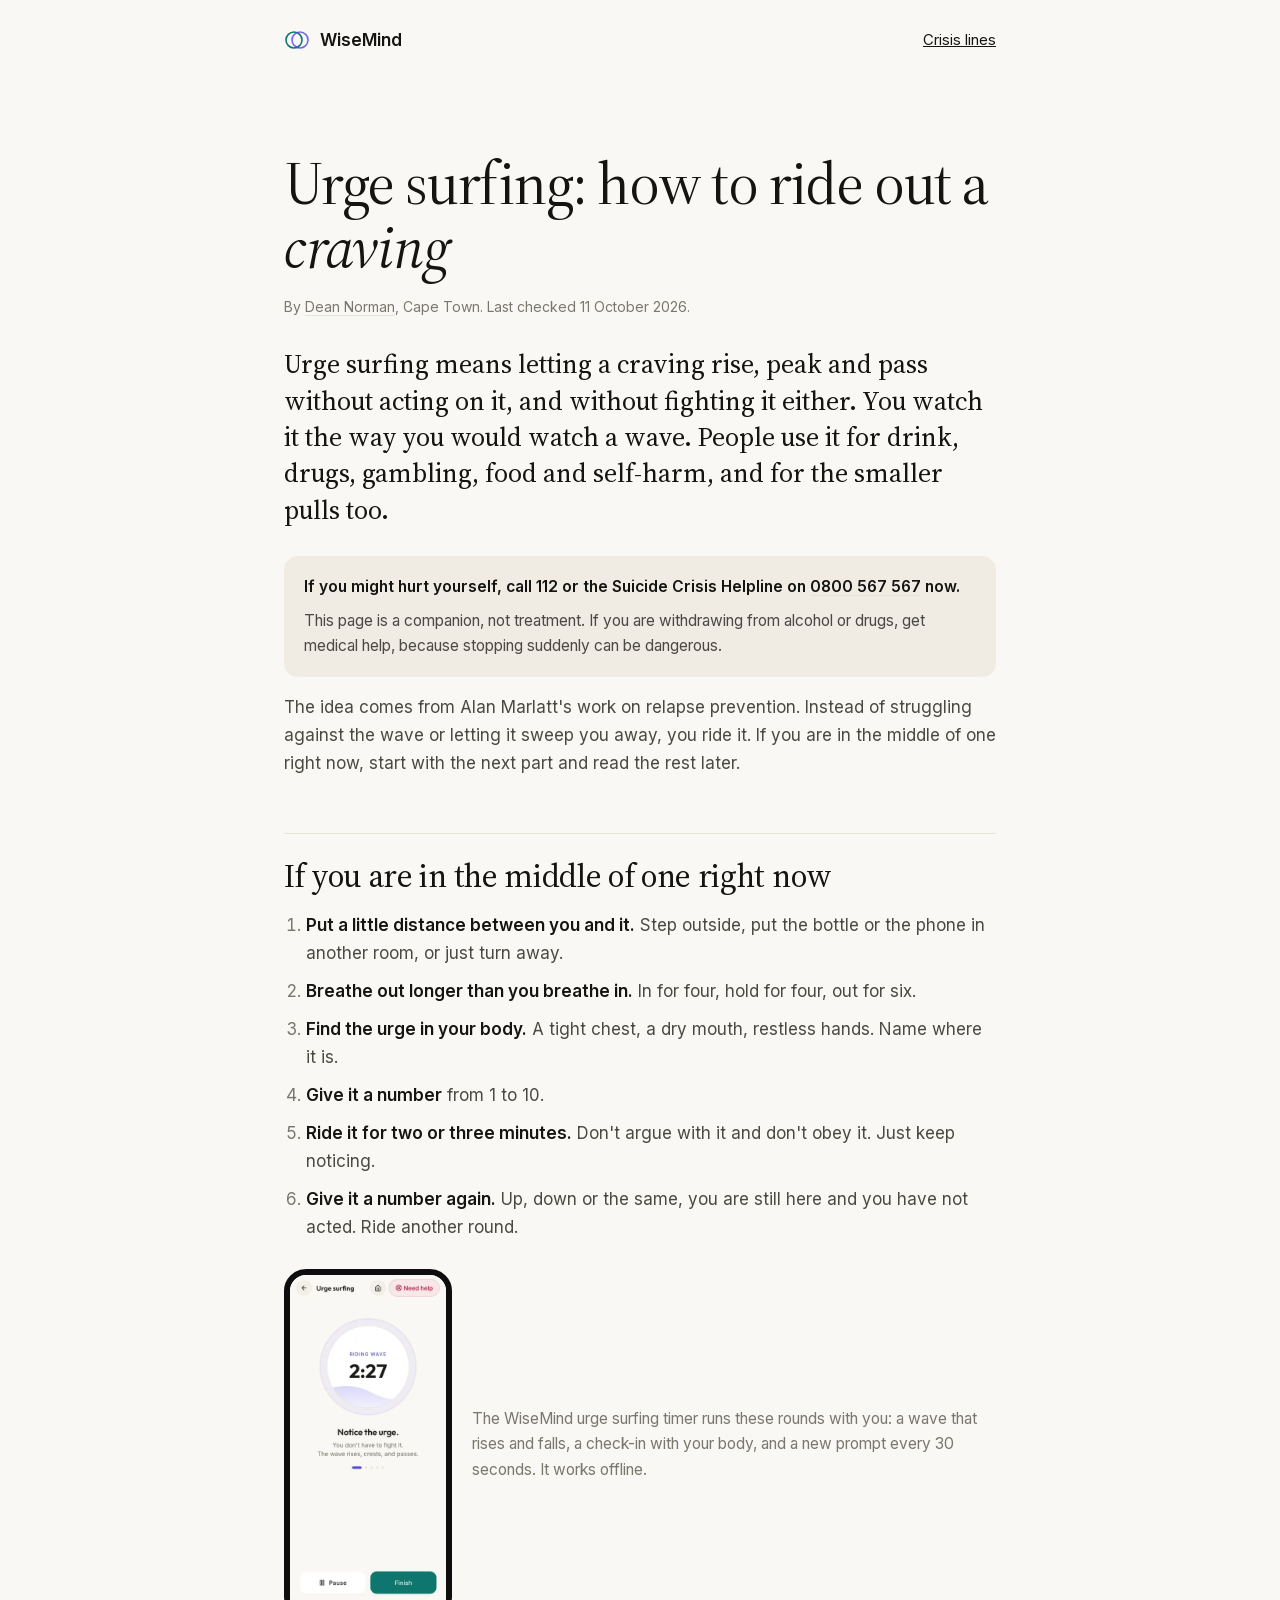
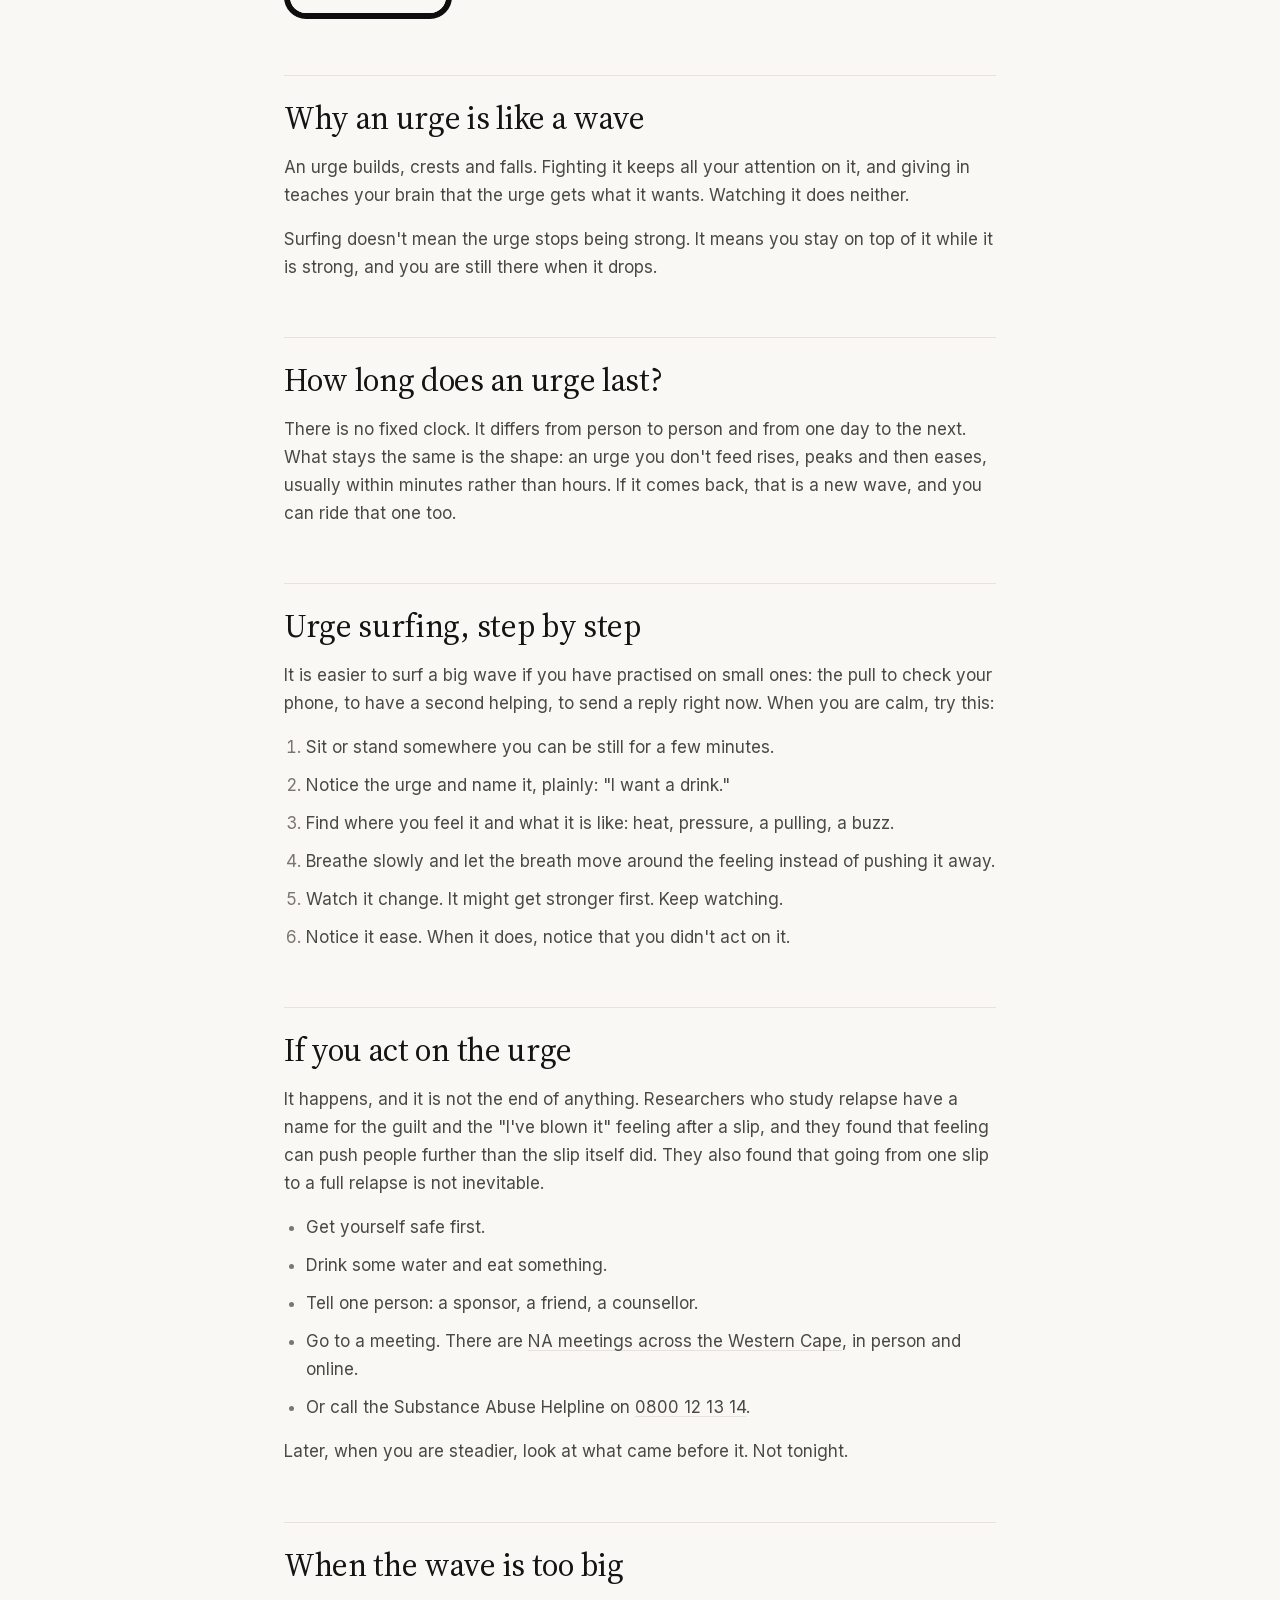
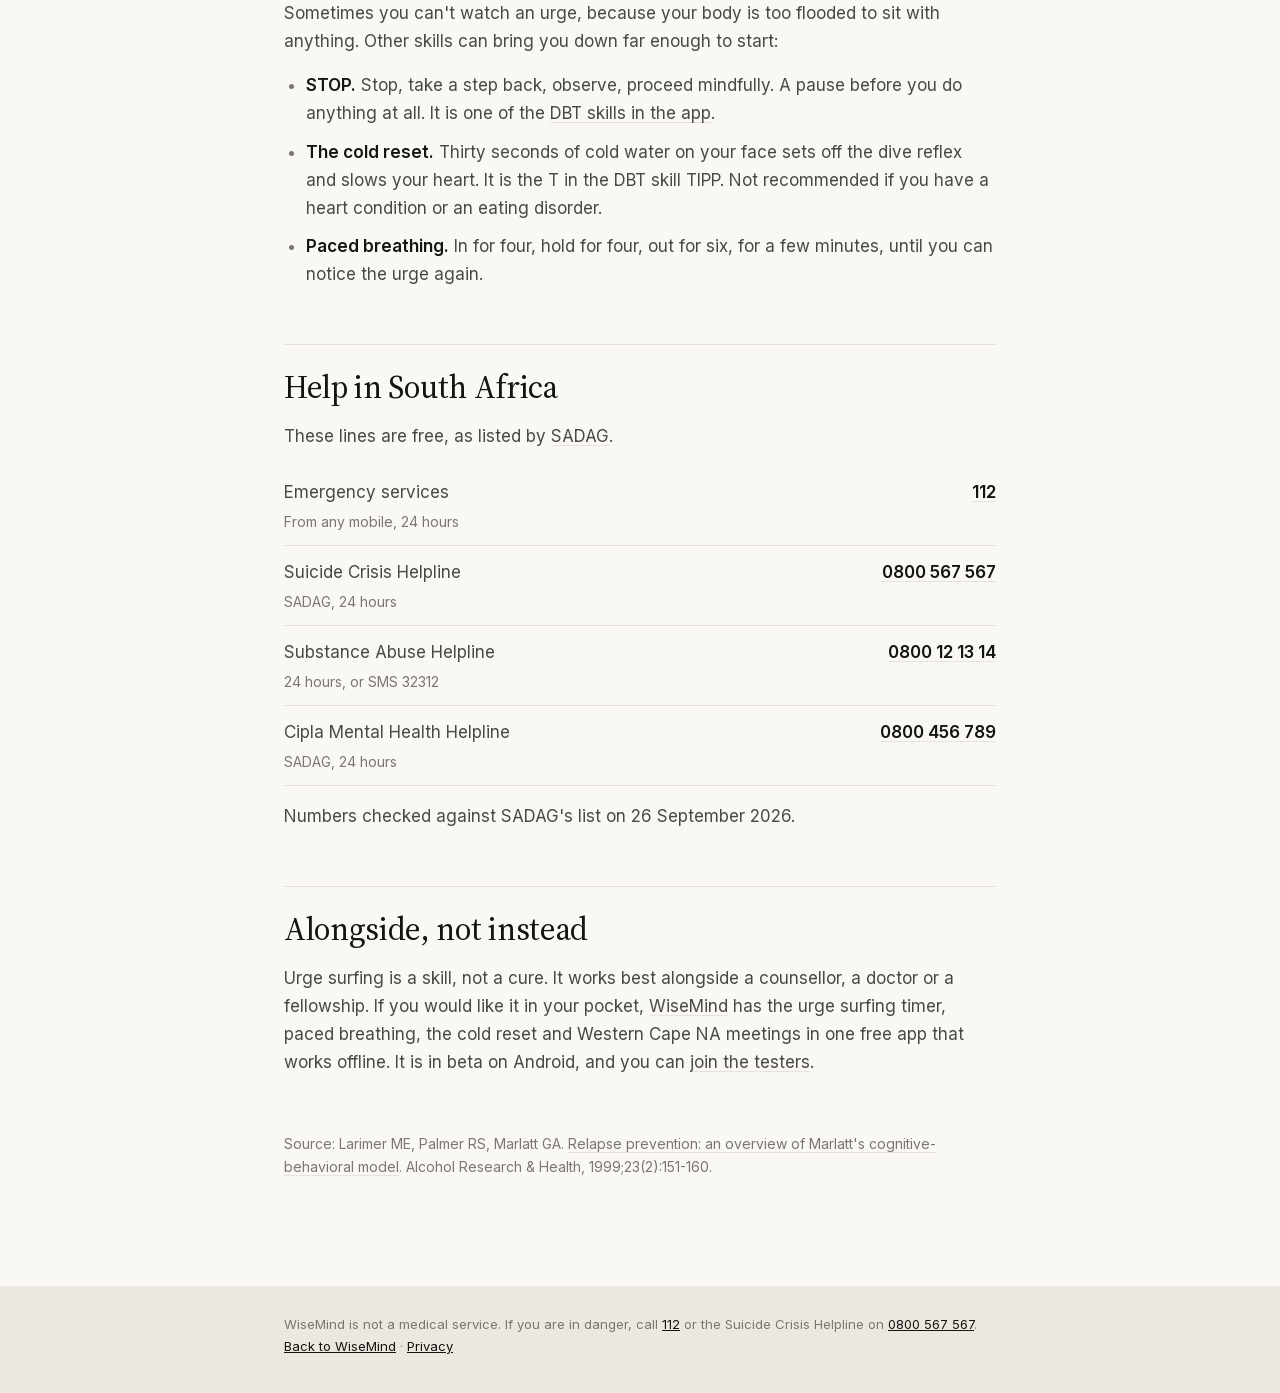
==== urge-surfing/index.html @ 599464ef "Add an urge surfing guide page New page at /urge-surfing/: what urge surfing is, short rounds for th" ====
<!doctype html>
<html lang="en-ZA">
<head>
<meta charset="utf-8">
<!-- Google tag (gtag.js), fetched after the page has loaded -->
<script>
  addEventListener('load', function () {
    var s = document.createElement('script');
    s.async = true;
    s.src = 'https://www.googletagmanager.com/gtag/js?id=G-6JCVP7682J';
    document.head.appendChild(s);
  });
  window.dataLayer = window.dataLayer || [];
  function gtag(){dataLayer.push(arguments);}
  gtag('js', new Date());

  gtag('config', 'G-6JCVP7682J');
</script>
<meta name="viewport" content="width=device-width, initial-scale=1">
<title>How to Urge Surf When a Craving Hits Hard: WiseMind</title>
<meta name="description" content="Urge surfing lets a craving rise, peak and pass without acting on it. Learn the steps, how long urges last and what to do if you slip. Try it now.">
<link rel="canonical" href="https://deannorman.github.io/wisemind-site/urge-surfing/">
<meta name="theme-color" content="#FAF8F4">
<link rel="icon" type="image/png" sizes="32x32" href="../assets/icons/icon-32.png">
<link rel="icon" type="image/png" sizes="192x192" href="../assets/icons/icon-192.png">
<link rel="apple-touch-icon" href="../assets/icons/icon-180.png">
<meta property="og:type" content="article">
<meta property="og:site_name" content="WiseMind">
<meta property="og:title" content="Urge surfing: how to ride out a craving">
<meta property="og:description" content="Let a craving rise, peak and pass without acting on it. The steps, what to do if you slip, and South African helplines.">
<meta property="og:url" content="https://deannorman.github.io/wisemind-site/urge-surfing/">
<meta property="og:image" content="https://deannorman.github.io/wisemind-site/assets/img/og-image.jpg">
<meta property="og:image:width" content="1200">
<meta property="og:image:height" content="630">
<meta property="og:locale" content="en_ZA">
<meta name="twitter:card" content="summary_large_image">
<script type="application/ld+json">
{
  "@context": "https://schema.org",
  "@type": "Article",
  "@id": "https://deannorman.github.io/wisemind-site/urge-surfing/#article",
  "headline": "Urge surfing: how to ride out a craving",
  "description": "Urge surfing lets a craving rise, peak and pass without acting on it. The steps, what to do if you slip, and South African helplines.",
  "url": "https://deannorman.github.io/wisemind-site/urge-surfing/",
  "mainEntityOfPage": "https://deannorman.github.io/wisemind-site/urge-surfing/",
  "inLanguage": "en-ZA",
  "datePublished": "2026-10-11",
  "dateModified": "2026-10-11",
  "image": "https://deannorman.github.io/wisemind-site/assets/img/og-image.jpg",
  "author": { "@id": "https://deannorman.github.io/wisemind-site/#dean" },
  "publisher": { "@id": "https://deannorman.github.io/wisemind-site/#org" },
  "about": "Urge surfing",
  "citation": "Larimer ME, Palmer RS, Marlatt GA. Relapse prevention: an overview of Marlatt's cognitive-behavioral model. Alcohol Research & Health. 1999;23(2):151-160."
}
</script>
<style>
  @font-face { font-family: 'Inter'; font-style: normal; font-weight: 400 600; font-display: swap; src: url(../assets/fonts/inter-latin.woff2) format('woff2'); }
  @font-face { font-family: 'Source Serif 4'; font-style: normal; font-weight: 400; font-display: swap; src: url(../assets/fonts/source-serif-4-latin.woff2) format('woff2'); }
  @font-face { font-family: 'Source Serif 4'; font-style: italic; font-weight: 400; font-display: swap; src: url(../assets/fonts/source-serif-4-italic-latin.woff2) format('woff2'); }
  :root { --bg: #FAF8F4; --ink: #141413; --body: #4A4944; --muted: #7A776F; --line: #E7E3D9; --accent: #0F4D3F; --soft: #F0ECE3; }
  * { box-sizing: border-box; margin: 0; padding: 0; }
  html { -webkit-font-smoothing: antialiased; }
  body { background: var(--bg); color: var(--body); font: 400 17px/1.65 'Inter', system-ui, sans-serif; }
  a { color: inherit; }
  .nav { max-width: 760px; margin: 0 auto; padding: 18px 24px; display: flex; align-items: center; justify-content: space-between; gap: 16px; }
  .brand { display: inline-flex; align-items: center; gap: 10px; font-weight: 600; color: var(--ink); text-decoration: none; }
  .nav-help { font-size: 15px; color: var(--ink); min-height: 44px; display: inline-flex; align-items: center; }
  main { max-width: 760px; margin: 0 auto; padding: clamp(40px, 8vh, 80px) 24px clamp(64px, 12vh, 120px); }
  h1 { font: 400 clamp(38px, 6vw, 60px)/1.06 'Source Serif 4', Georgia, serif; color: var(--ink); letter-spacing: -0.02em; }
  h1 em { font-style: italic; }
  .byline { margin-top: 16px; font-size: 14px; color: var(--muted); }
  .lede { margin-top: 28px; font: 400 clamp(21px, 2.2vw, 26px)/1.4 'Source Serif 4', Georgia, serif; color: var(--ink); }
  .note { margin-top: 28px; padding: 18px 20px; border-radius: 14px; background: var(--soft); font-size: 15.5px; }
  .note p { margin-top: 0; }
  .note p + p { margin-top: 8px; }
  h2 { margin-top: 56px; padding-top: 24px; border-top: 1px solid var(--line); font: 400 clamp(26px, 2.6vw, 32px)/1.15 'Source Serif 4', Georgia, serif; color: var(--ink); letter-spacing: -0.01em; }
  p, ul, ol { margin-top: 16px; }
  ul, ol { padding-left: 1.3em; }
  li + li { margin-top: 10px; }
  li::marker { color: var(--muted); }
  strong { color: var(--ink); font-weight: 600; }
  main a { text-decoration: underline; text-underline-offset: 3px; text-decoration-color: var(--line); }
  main a:hover { color: var(--accent); text-decoration-color: currentColor; }
  .shot { margin-top: 28px; display: flex; gap: 20px; align-items: center; }
  .shot img { width: 168px; height: auto; border-radius: 22px; border: 6px solid #0E0E0F; flex: none; }
  .shot p { margin-top: 0; font-size: 15.5px; color: var(--muted); }
  .lines { list-style: none; padding: 0; }
  .lines li { display: flex; flex-wrap: wrap; justify-content: space-between; gap: 4px 16px; padding: 12px 0; border-bottom: 1px solid var(--line); }
  .lines li + li { margin-top: 0; }
  .lines a { font-weight: 600; color: var(--ink); white-space: nowrap; }
  .lines small { flex-basis: 100%; font-size: 14px; color: var(--muted); }
  .sources { margin-top: 56px; font-size: 14px; color: var(--muted); }
  @media (max-width: 520px) { .shot { flex-direction: column; align-items: flex-start; } }
  footer { background: #ECE8DF; }
  .legal { max-width: 760px; margin: 0 auto; padding: 28px 24px 36px; font-size: 13px; color: var(--muted); }
  .legal a { color: var(--ink); }
</style>
</head>
<body>

<nav class="nav">
  <a class="brand" href="../">
    <svg width="26" height="26" viewBox="0 0 26 26" aria-hidden="true"><circle cx="10" cy="13" r="8" fill="none" stroke="#0F766E" stroke-width="1.6"/><circle cx="16" cy="13" r="8" fill="none" stroke="#4F46E5" stroke-width="1.6" opacity=".8"/></svg>
    WiseMind
  </a>
  <a class="nav-help" href="#help">Crisis lines</a>
</nav>

<main>
  <h1>Urge surfing: how to ride out a <em>craving</em></h1>
  <p class="byline">By <a href="../#why">Dean Norman</a>, Cape Town. Last checked 11 October 2026.</p>

  <p class="lede">Urge surfing means letting a craving rise, peak and pass without acting on it, and without fighting it either. You watch it the way you would watch a wave. People use it for drink, drugs, gambling, food and self-harm, and for the smaller pulls too.</p>

  <div class="note">
    <p><strong>If you might hurt yourself, call 112 or the Suicide Crisis Helpline on <a href="tel:0800567567">0800 567 567</a> now.</strong></p>
    <p>This page is a companion, not treatment. If you are withdrawing from alcohol or drugs, get medical help, because stopping suddenly can be dangerous.</p>
  </div>

  <p>The idea comes from Alan Marlatt's work on relapse prevention. Instead of struggling against the wave or letting it sweep you away, you ride it. If you are in the middle of one right now, start with the next part and read the rest later.</p>

  <h2 id="now">If you are in the middle of one right now</h2>
  <ol>
    <li><strong>Put a little distance between you and it.</strong> Step outside, put the bottle or the phone in another room, or just turn away.</li>
    <li><strong>Breathe out longer than you breathe in.</strong> In for four, hold for four, out for six.</li>
    <li><strong>Find the urge in your body.</strong> A tight chest, a dry mouth, restless hands. Name where it is.</li>
    <li><strong>Give it a number</strong> from 1 to 10.</li>
    <li><strong>Ride it for two or three minutes.</strong> Don't argue with it and don't obey it. Just keep noticing.</li>
    <li><strong>Give it a number again.</strong> Up, down or the same, you are still here and you have not acted. Ride another round.</li>
  </ol>
  <div class="shot">
    <img src="../assets/screens/24-urge-running-400.webp" srcset="../assets/screens/24-urge-running-400.webp 400w, ../assets/screens/24-urge-running-640.webp 640w" sizes="168px" width="400" height="866" alt="Urge surfing timer in the WiseMind app, following a wave">
    <p>The WiseMind urge surfing timer runs these rounds with you: a wave that rises and falls, a check-in with your body, and a new prompt every 30 seconds. It works offline.</p>
  </div>

  <h2>Why an urge is like a wave</h2>
  <p>An urge builds, crests and falls. Fighting it keeps all your attention on it, and giving in teaches your brain that the urge gets what it wants. Watching it does neither.</p>
  <p>Surfing doesn't mean the urge stops being strong. It means you stay on top of it while it is strong, and you are still there when it drops.</p>

  <h2>How long does an urge last?</h2>
  <p>There is no fixed clock. It differs from person to person and from one day to the next. What stays the same is the shape: an urge you don't feed rises, peaks and then eases, usually within minutes rather than hours. If it comes back, that is a new wave, and you can ride that one too.</p>

  <h2>Urge surfing, step by step</h2>
  <p>It is easier to surf a big wave if you have practised on small ones: the pull to check your phone, to have a second helping, to send a reply right now. When you are calm, try this:</p>
  <ol>
    <li>Sit or stand somewhere you can be still for a few minutes.</li>
    <li>Notice the urge and name it, plainly: "I want a drink."</li>
    <li>Find where you feel it and what it is like: heat, pressure, a pulling, a buzz.</li>
    <li>Breathe slowly and let the breath move around the feeling instead of pushing it away.</li>
    <li>Watch it change. It might get stronger first. Keep watching.</li>
    <li>Notice it ease. When it does, notice that you didn't act on it.</li>
  </ol>

  <h2 id="slip">If you act on the urge</h2>
  <p>It happens, and it is not the end of anything. Researchers who study relapse have a name for the guilt and the "I've blown it" feeling after a slip, and they found that feeling can push people further than the slip itself did. They also found that going from one slip to a full relapse is not inevitable.</p>
  <ul>
    <li>Get yourself safe first.</li>
    <li>Drink some water and eat something.</li>
    <li>Tell one person: a sponsor, a friend, a counsellor.</li>
    <li>Go to a meeting. There are <a href="../#meetings">NA meetings across the Western Cape</a>, in person and online.</li>
    <li>Or call the Substance Abuse Helpline on <a href="tel:0800121314">0800 12 13 14</a>.</li>
  </ul>
  <p>Later, when you are steadier, look at what came before it. Not tonight.</p>

  <h2>When the wave is too big</h2>
  <p>Sometimes you can't watch an urge, because your body is too flooded to sit with anything. Other skills can bring you down far enough to start:</p>
  <ul>
    <li><strong>STOP.</strong> Stop, take a step back, observe, proceed mindfully. A pause before you do anything at all. It is one of the <a href="../#t-skills">DBT skills in the app</a>.</li>
    <li><strong>The cold reset.</strong> Thirty seconds of cold water on your face sets off the dive reflex and slows your heart. It is the T in the DBT skill TIPP. Not recommended if you have a heart condition or an eating disorder.</li>
    <li><strong>Paced breathing.</strong> In for four, hold for four, out for six, for a few minutes, until you can notice the urge again.</li>
  </ul>

  <h2 id="help">Help in South Africa</h2>
  <p>These lines are free, as listed by <a href="https://www.sadag.org/index.php?option=com_content&amp;view=article&amp;id=3&amp;Itemid=191" rel="noopener">SADAG</a>.</p>
  <ul class="lines">
    <li><span>Emergency services</span><a href="tel:112">112</a><small>From any mobile, 24 hours</small></li>
    <li><span>Suicide Crisis Helpline</span><a href="tel:0800567567">0800 567 567</a><small>SADAG, 24 hours</small></li>
    <li><span>Substance Abuse Helpline</span><a href="tel:0800121314">0800 12 13 14</a><small>24 hours, or SMS 32312</small></li>
    <li><span>Cipla Mental Health Helpline</span><a href="tel:0800456789">0800 456 789</a><small>SADAG, 24 hours</small></li>
  </ul>
  <p>Numbers checked against SADAG's list on 26 September 2026.</p>

  <h2>Alongside, not instead</h2>
  <p>Urge surfing is a skill, not a cure. It works best alongside a counsellor, a doctor or a fellowship. If you would like it in your pocket, <a href="../">WiseMind</a> has the urge surfing timer, paced breathing, the cold reset and Western Cape NA meetings in one free app that works offline. It is in beta on Android, and you can <a href="../#beta">join the testers</a>.</p>

  <p class="sources">Source: Larimer ME, Palmer RS, Marlatt GA. <a href="https://pmc.ncbi.nlm.nih.gov/articles/PMC6760427/" rel="noopener">Relapse prevention: an overview of Marlatt's cognitive-behavioral model</a>. Alcohol Research &amp; Health, 1999;23(2):151-160.</p>
</main>

<footer>
  <p class="legal">WiseMind is not a medical service. If you are in danger, call <a href="tel:112">112</a> or the Suicide Crisis Helpline on <a href="tel:0800567567">0800 567 567</a>. <a href="../">Back to WiseMind</a> · <a href="../privacy.html">Privacy</a></p>
</footer>

</body>
</html>
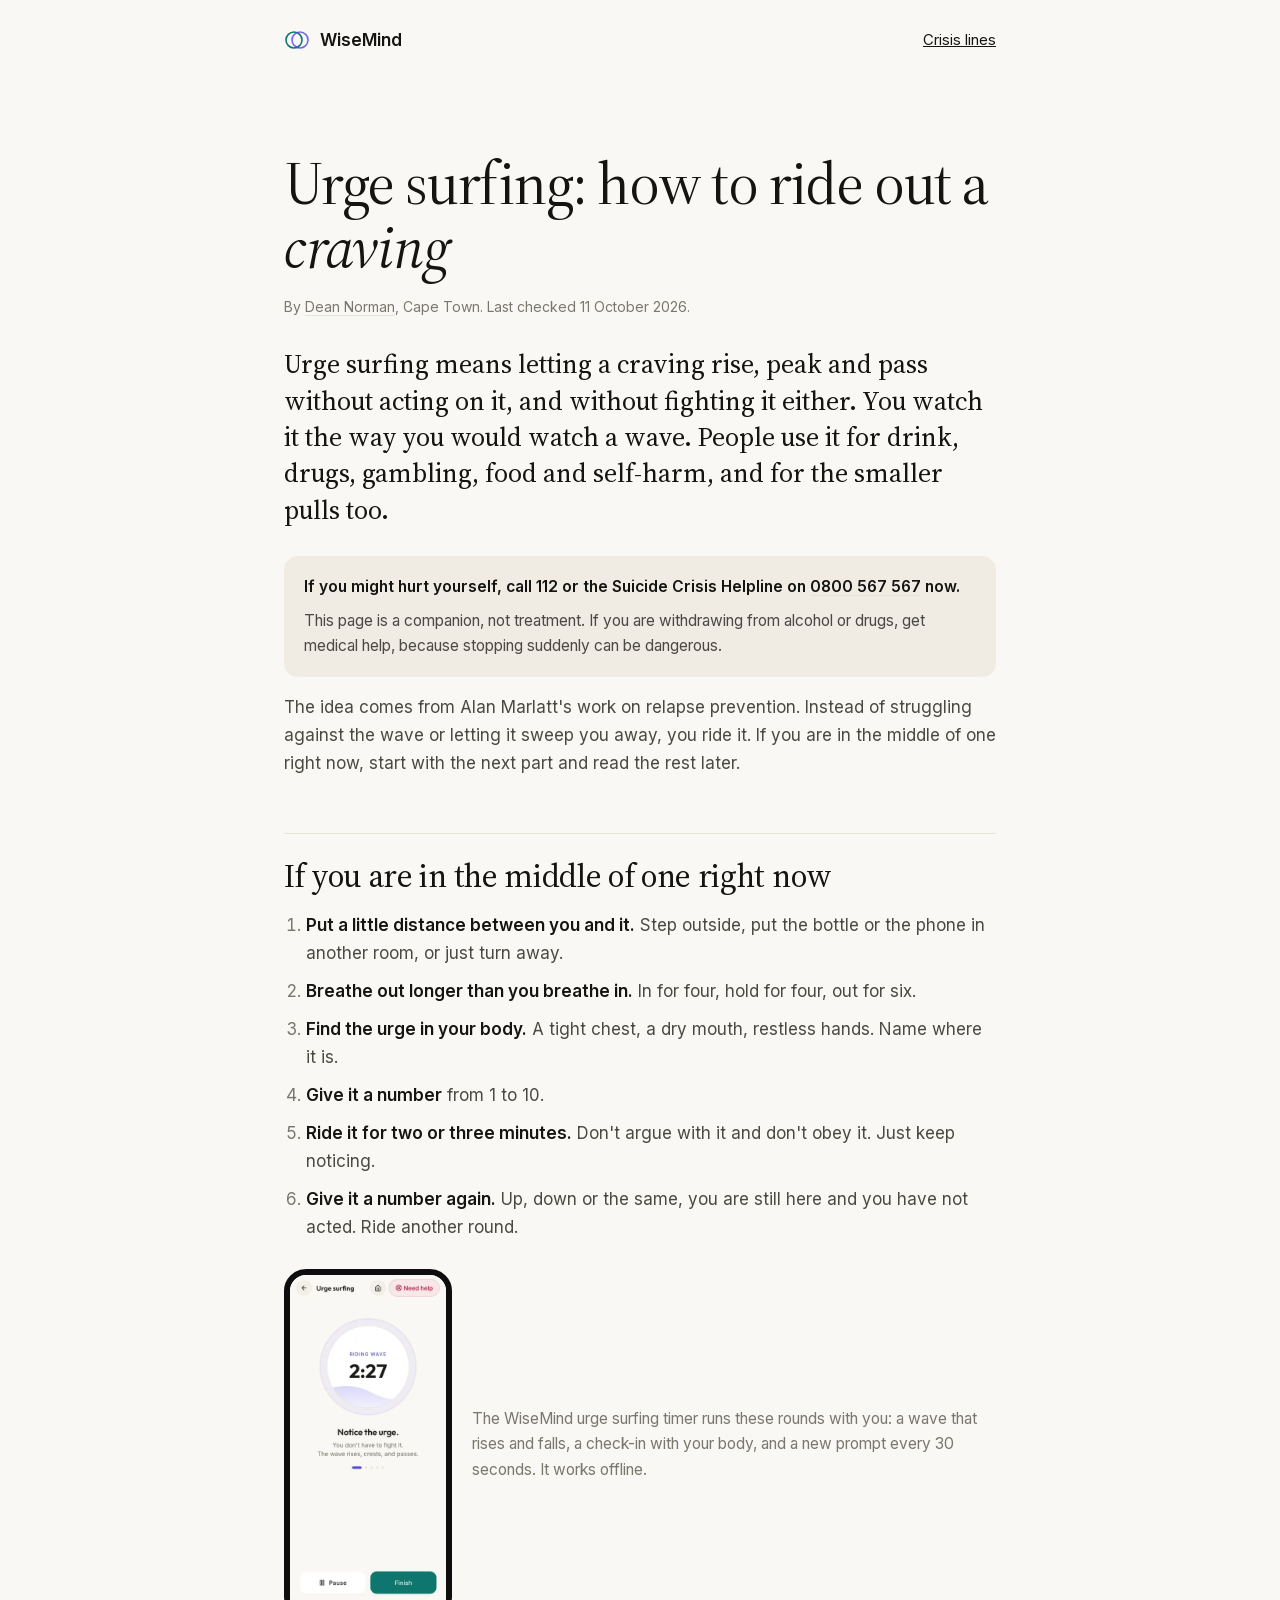
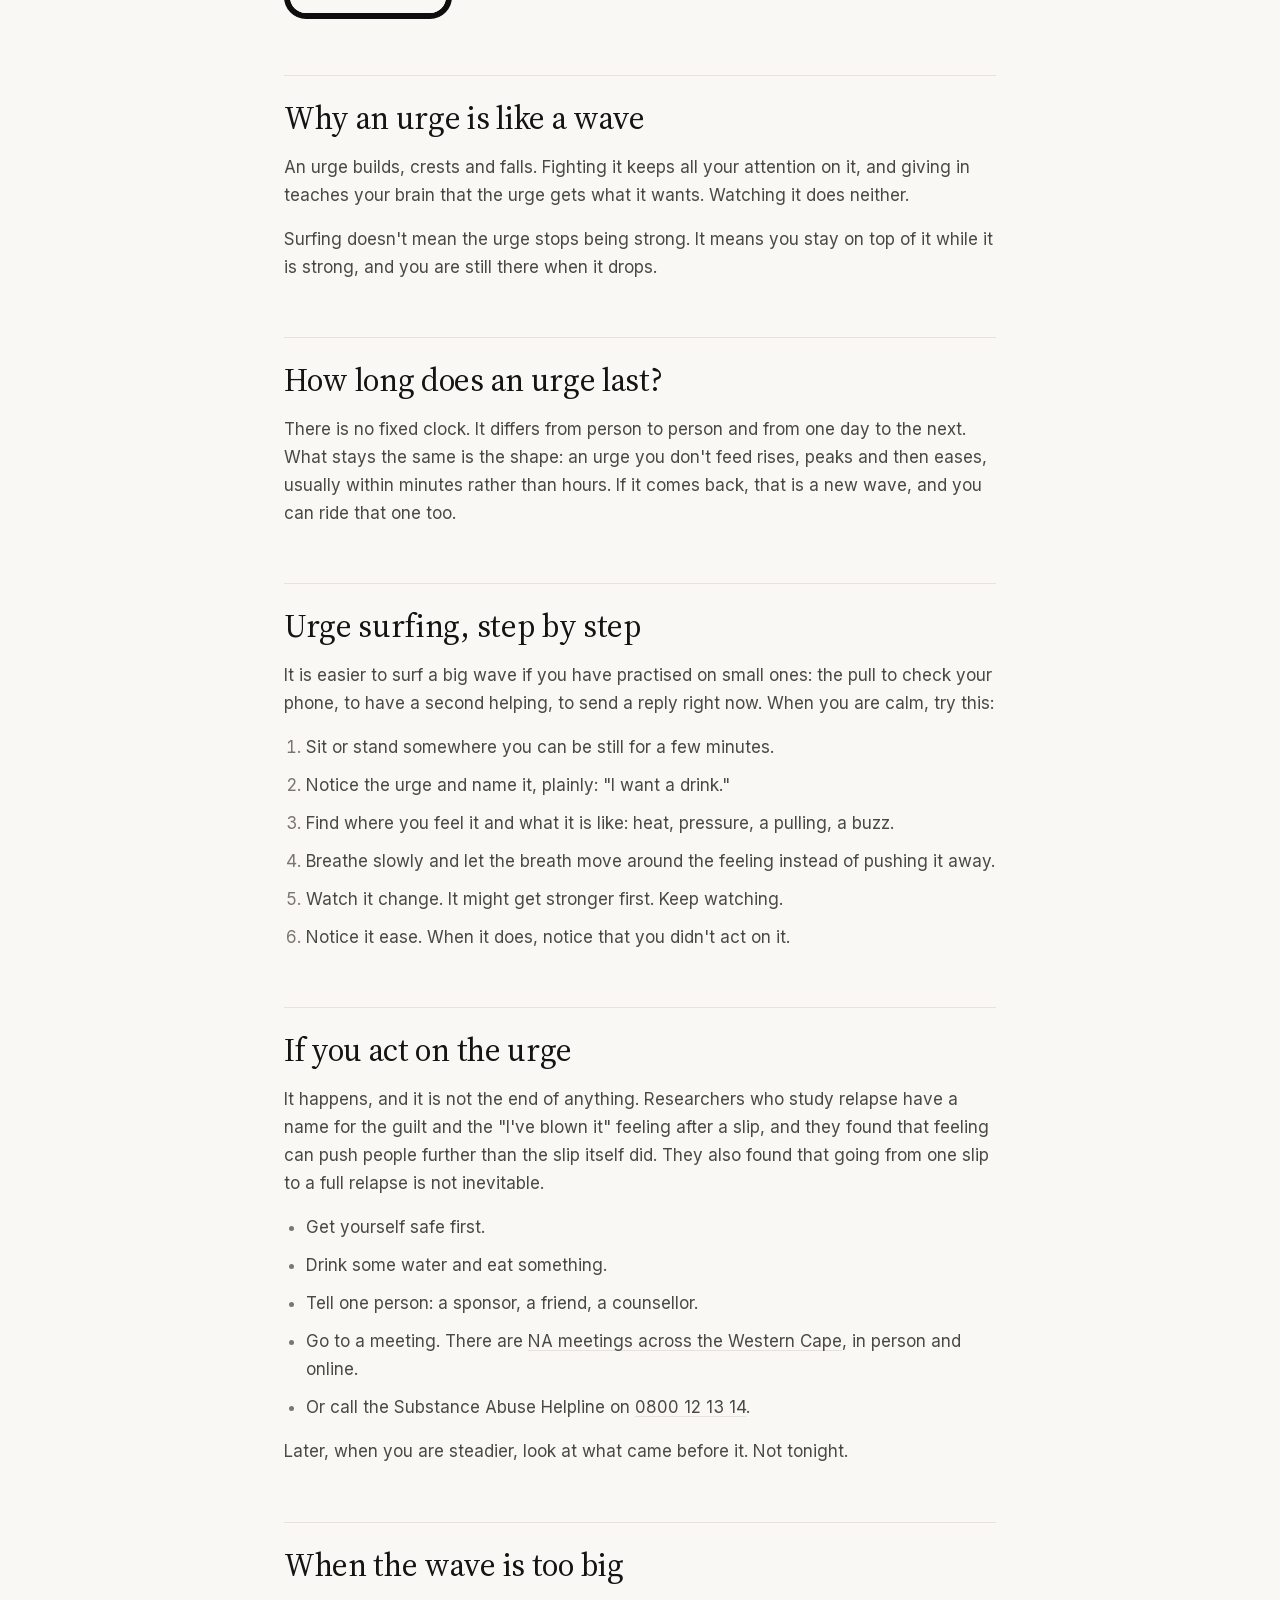
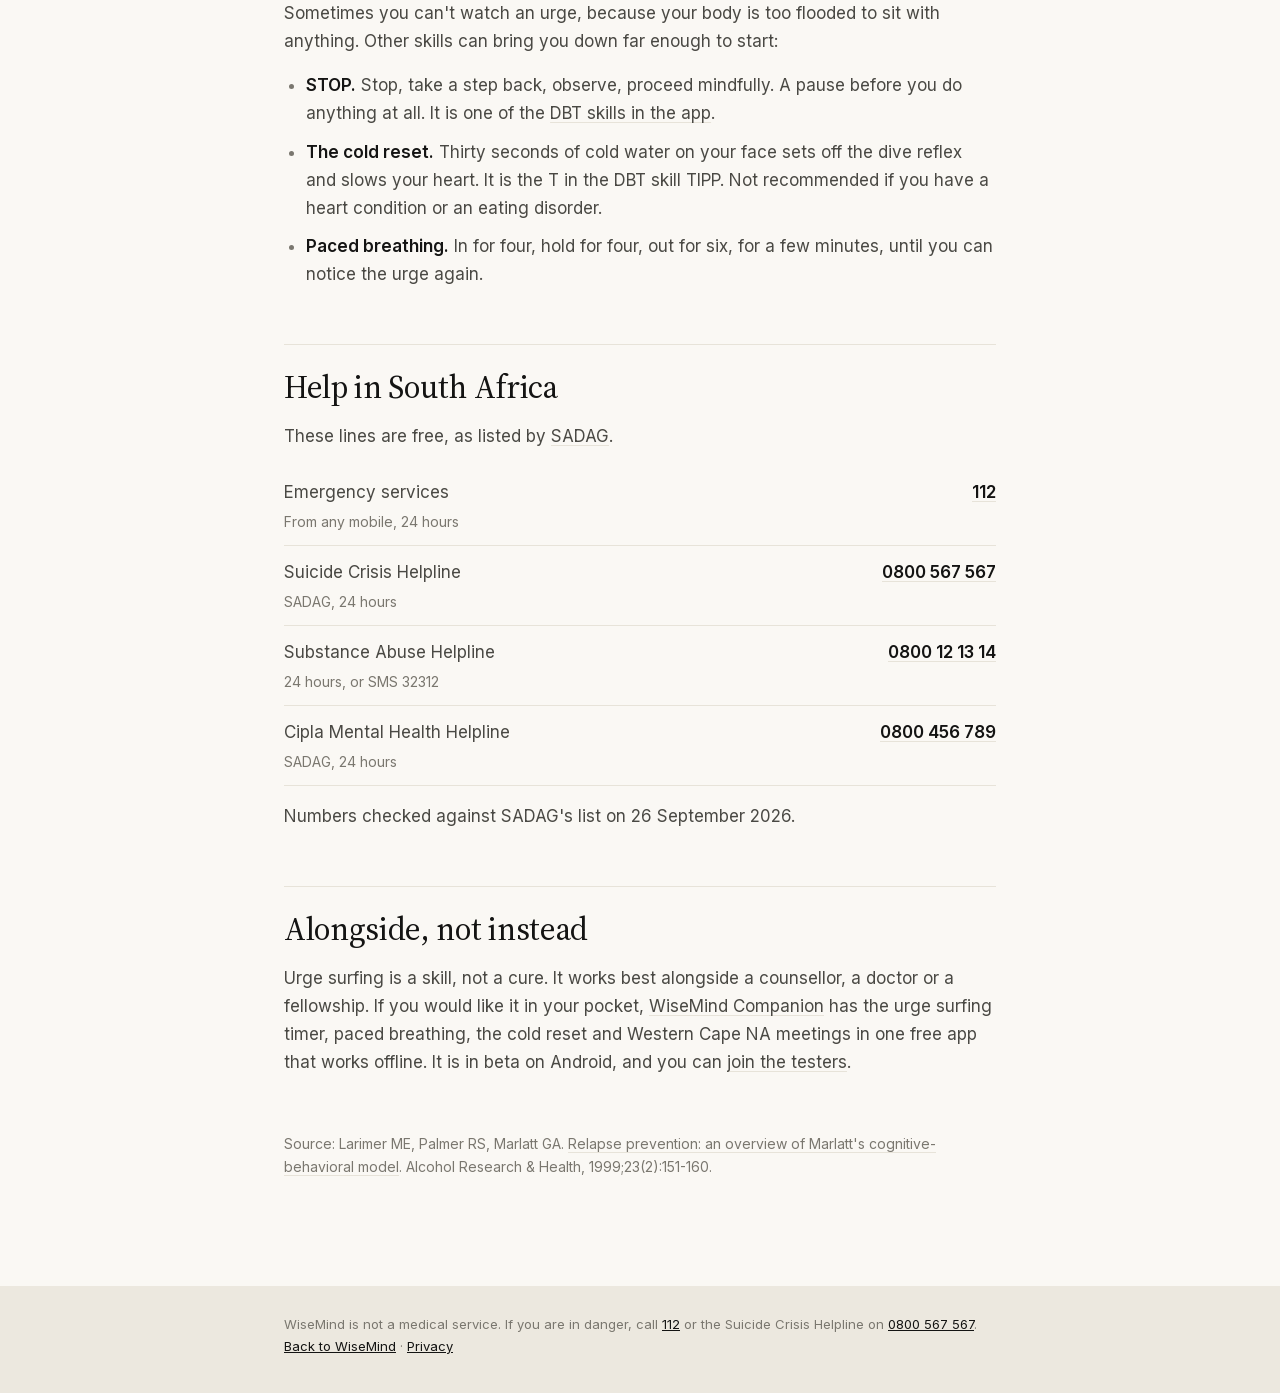
==== commit 7eb694c6: "Use the full name WiseMind Companion and say plainly what it is Other apps share the name WiseMind, " ====
--- a/urge-surfing/index.html
+++ b/urge-surfing/index.html
@@ -181,7 +181,7 @@
   <p>Numbers checked against SADAG's list on 26 September 2026.</p>
 
   <h2>Alongside, not instead</h2>
-  <p>Urge surfing is a skill, not a cure. It works best alongside a counsellor, a doctor or a fellowship. If you would like it in your pocket, <a href="../">WiseMind</a> has the urge surfing timer, paced breathing, the cold reset and Western Cape NA meetings in one free app that works offline. It is in beta on Android, and you can <a href="../#beta">join the testers</a>.</p>
+  <p>Urge surfing is a skill, not a cure. It works best alongside a counsellor, a doctor or a fellowship. If you would like it in your pocket, <a href="../">WiseMind Companion</a> has the urge surfing timer, paced breathing, the cold reset and Western Cape NA meetings in one free app that works offline. It is in beta on Android, and you can <a href="../#beta">join the testers</a>.</p>
 
   <p class="sources">Source: Larimer ME, Palmer RS, Marlatt GA. <a href="https://pmc.ncbi.nlm.nih.gov/articles/PMC6760427/" rel="noopener">Relapse prevention: an overview of Marlatt's cognitive-behavioral model</a>. Alcohol Research &amp; Health, 1999;23(2):151-160.</p>
 </main>
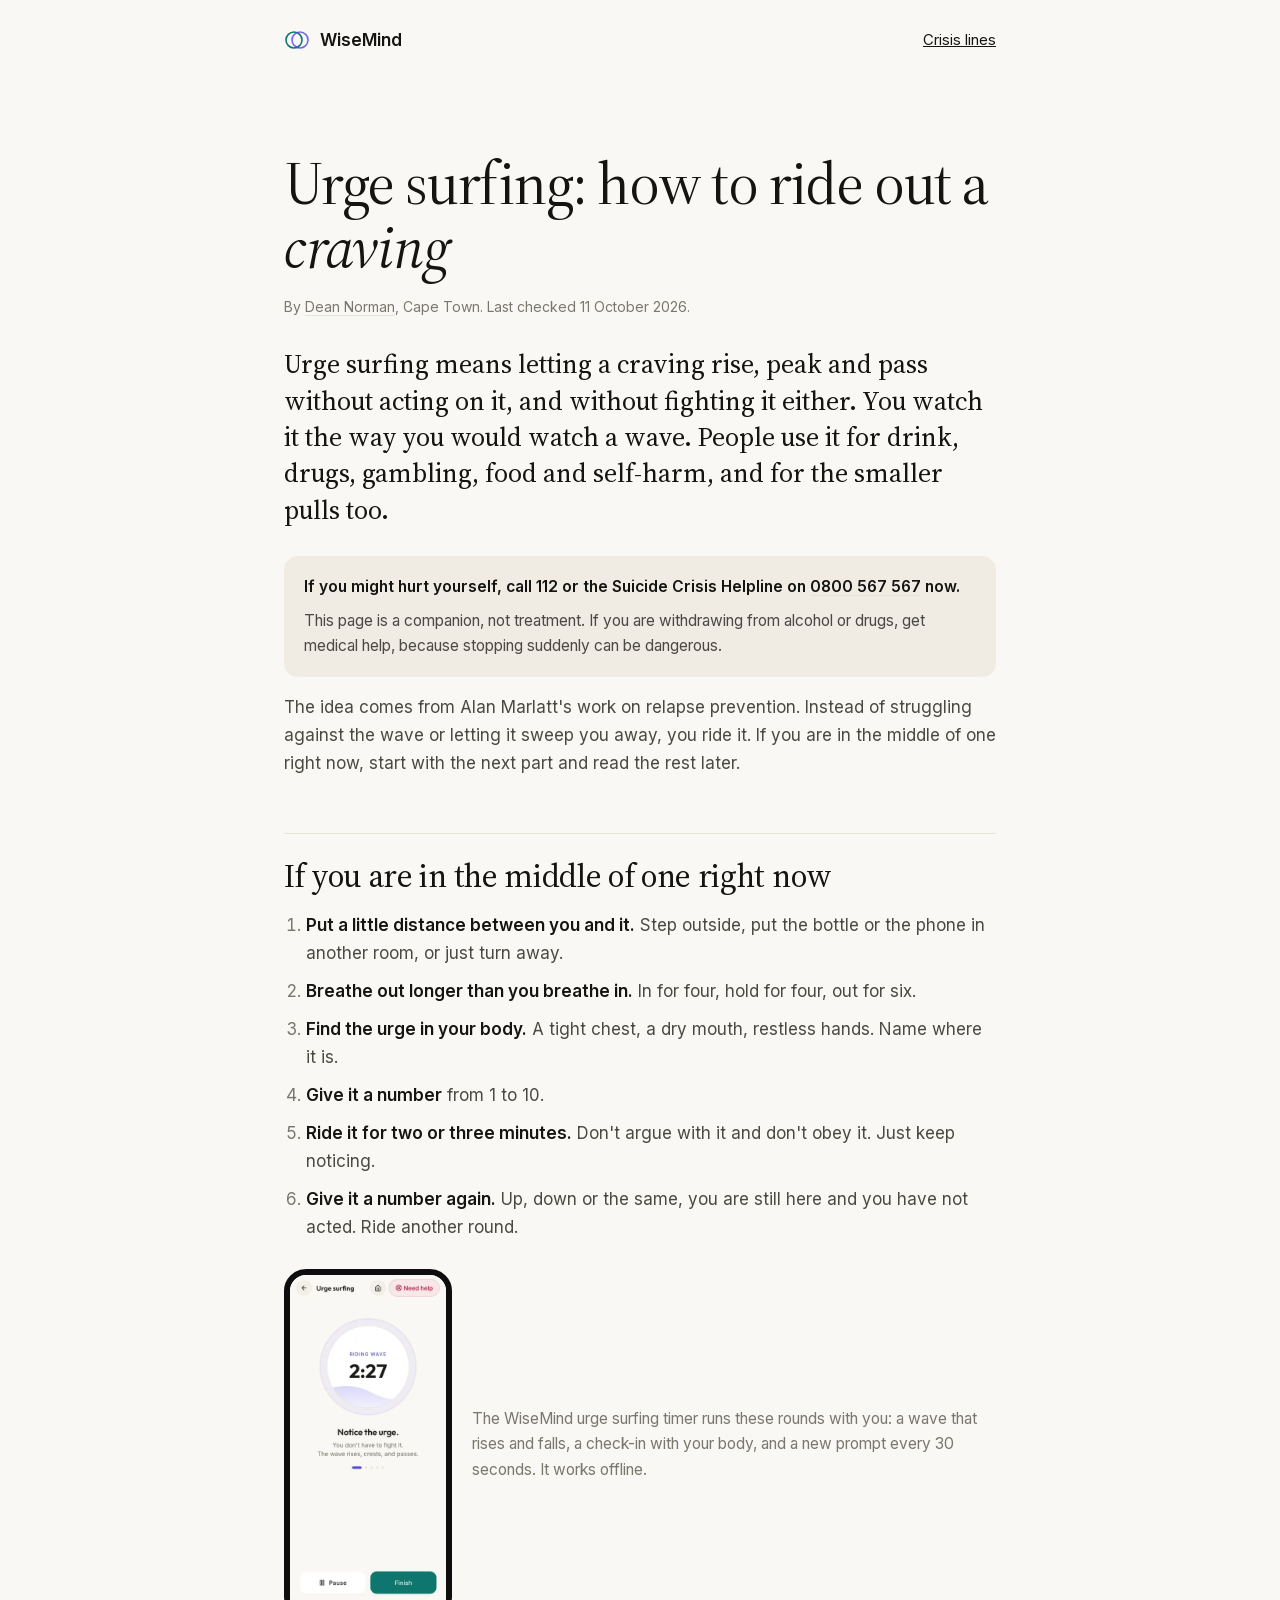
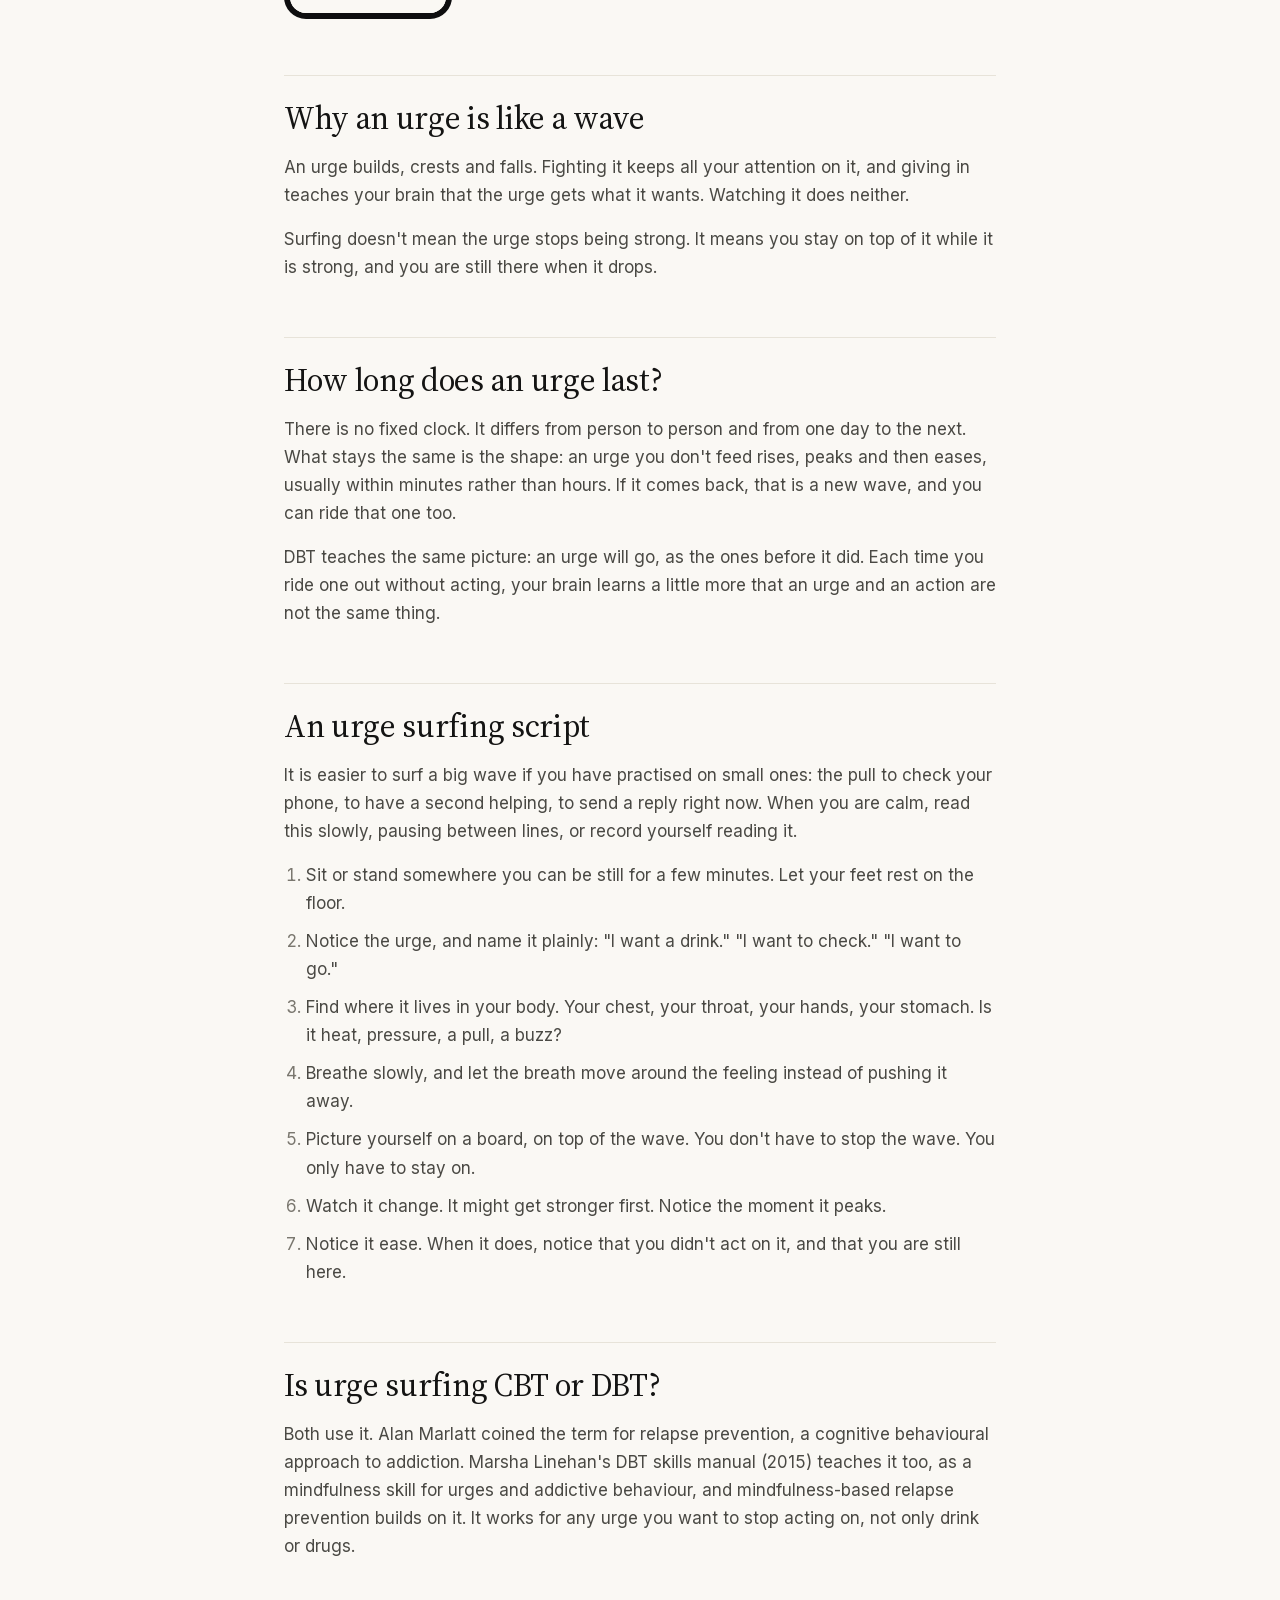
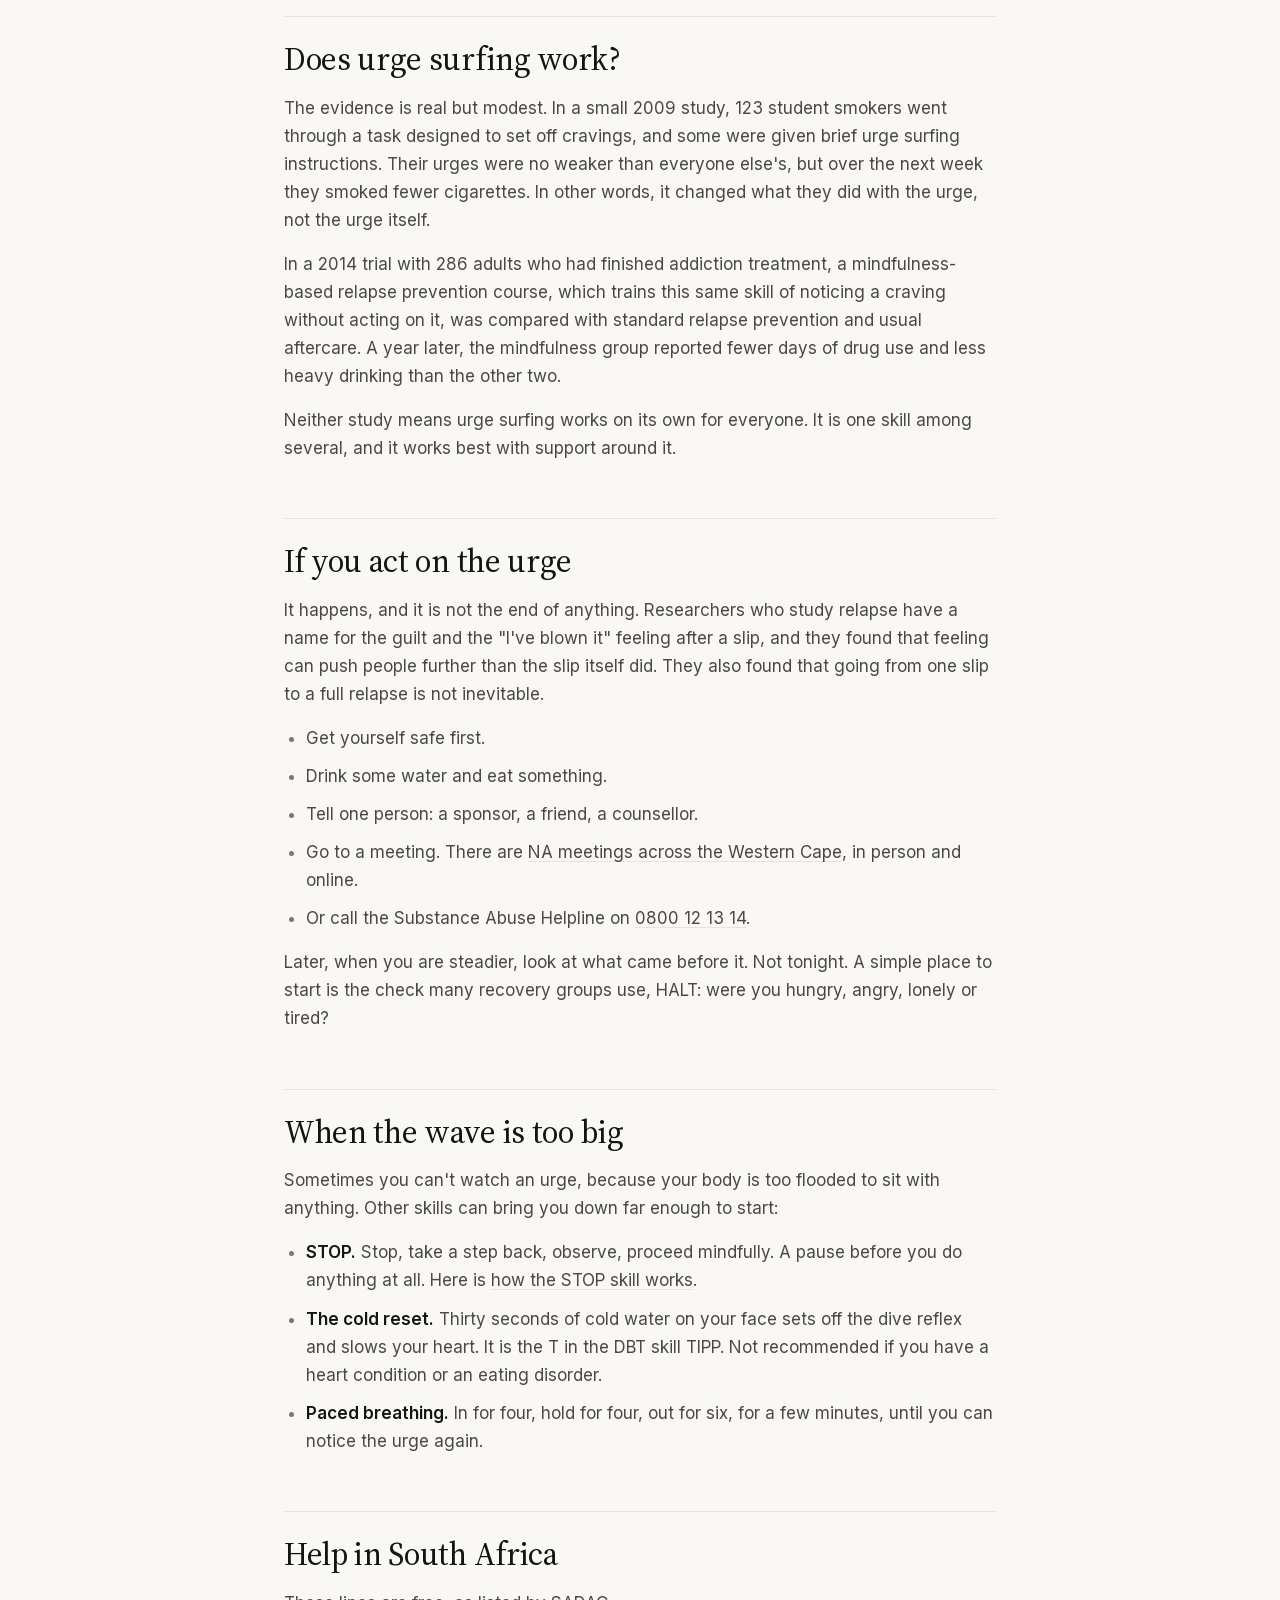
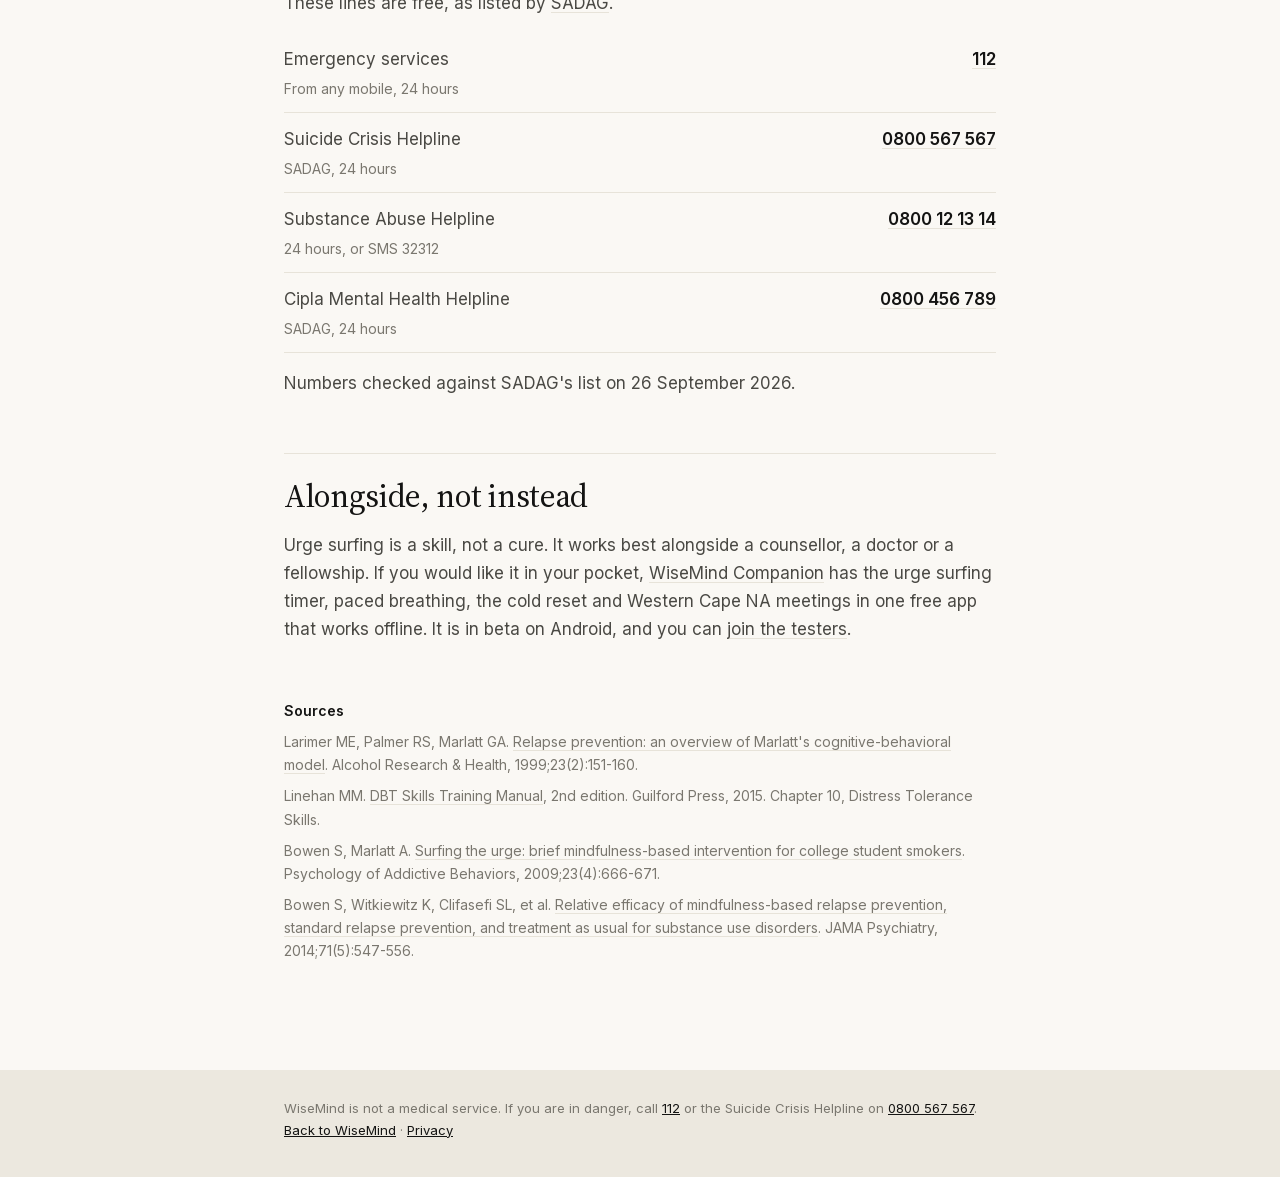
==== commit 10879fcb: "Add the DBT STOP skill page and research-backed updates to urge surfing New page at /dbt-stop-skill/" ====
--- a/urge-surfing/index.html
+++ b/urge-surfing/index.html
@@ -50,7 +50,12 @@
   "author": { "@id": "https://deannorman.github.io/wisemind-site/#dean" },
   "publisher": { "@id": "https://deannorman.github.io/wisemind-site/#org" },
   "about": "Urge surfing",
-  "citation": "Larimer ME, Palmer RS, Marlatt GA. Relapse prevention: an overview of Marlatt's cognitive-behavioral model. Alcohol Research & Health. 1999;23(2):151-160."
+  "citation": [
+    "Larimer ME, Palmer RS, Marlatt GA. Relapse prevention: an overview of Marlatt's cognitive-behavioral model. Alcohol Research & Health. 1999;23(2):151-160.",
+    "Linehan MM. DBT Skills Training Manual, Second Edition. Guilford Press; 2015. Chapter 10, Distress Tolerance Skills.",
+    "Bowen S, Marlatt A. Surfing the urge: brief mindfulness-based intervention for college student smokers. Psychology of Addictive Behaviors. 2009;23(4):666-671.",
+    "Bowen S, Witkiewitz K, Clifasefi SL, et al. Relative efficacy of mindfulness-based relapse prevention, standard relapse prevention, and treatment as usual for substance use disorders: a randomized clinical trial. JAMA Psychiatry. 2014;71(5):547-556."
+  ]
 }
 </script>
 <style>
@@ -90,6 +95,7 @@
   .lines a { font-weight: 600; color: var(--ink); white-space: nowrap; }
   .lines small { flex-basis: 100%; font-size: 14px; color: var(--muted); }
   .sources { margin-top: 56px; font-size: 14px; color: var(--muted); }
+  .sources p { margin-top: 8px; }
   @media (max-width: 520px) { .shot { flex-direction: column; align-items: flex-start; } }
   footer { background: #ECE8DF; }
   .legal { max-width: 760px; margin: 0 auto; padding: 28px 24px 36px; font-size: 13px; color: var(--muted); }
@@ -139,17 +145,27 @@
 
   <h2>How long does an urge last?</h2>
   <p>There is no fixed clock. It differs from person to person and from one day to the next. What stays the same is the shape: an urge you don't feed rises, peaks and then eases, usually within minutes rather than hours. If it comes back, that is a new wave, and you can ride that one too.</p>
-
-  <h2>Urge surfing, step by step</h2>
-  <p>It is easier to surf a big wave if you have practised on small ones: the pull to check your phone, to have a second helping, to send a reply right now. When you are calm, try this:</p>
+  <p>DBT teaches the same picture: an urge will go, as the ones before it did. Each time you ride one out without acting, your brain learns a little more that an urge and an action are not the same thing.</p>
+
+  <h2 id="script">An urge surfing script</h2>
+  <p>It is easier to surf a big wave if you have practised on small ones: the pull to check your phone, to have a second helping, to send a reply right now. When you are calm, read this slowly, pausing between lines, or record yourself reading it.</p>
   <ol>
-    <li>Sit or stand somewhere you can be still for a few minutes.</li>
-    <li>Notice the urge and name it, plainly: "I want a drink."</li>
-    <li>Find where you feel it and what it is like: heat, pressure, a pulling, a buzz.</li>
-    <li>Breathe slowly and let the breath move around the feeling instead of pushing it away.</li>
-    <li>Watch it change. It might get stronger first. Keep watching.</li>
-    <li>Notice it ease. When it does, notice that you didn't act on it.</li>
+    <li>Sit or stand somewhere you can be still for a few minutes. Let your feet rest on the floor.</li>
+    <li>Notice the urge, and name it plainly: "I want a drink." "I want to check." "I want to go."</li>
+    <li>Find where it lives in your body. Your chest, your throat, your hands, your stomach. Is it heat, pressure, a pull, a buzz?</li>
+    <li>Breathe slowly, and let the breath move around the feeling instead of pushing it away.</li>
+    <li>Picture yourself on a board, on top of the wave. You don't have to stop the wave. You only have to stay on.</li>
+    <li>Watch it change. It might get stronger first. Notice the moment it peaks.</li>
+    <li>Notice it ease. When it does, notice that you didn't act on it, and that you are still here.</li>
   </ol>
+
+  <h2>Is urge surfing CBT or DBT?</h2>
+  <p>Both use it. Alan Marlatt coined the term for relapse prevention, a cognitive behavioural approach to addiction. Marsha Linehan's DBT skills manual (2015) teaches it too, as a mindfulness skill for urges and addictive behaviour, and mindfulness-based relapse prevention builds on it. It works for any urge you want to stop acting on, not only drink or drugs.</p>
+
+  <h2>Does urge surfing work?</h2>
+  <p>The evidence is real but modest. In a small 2009 study, 123 student smokers went through a task designed to set off cravings, and some were given brief urge surfing instructions. Their urges were no weaker than everyone else's, but over the next week they smoked fewer cigarettes. In other words, it changed what they did with the urge, not the urge itself.</p>
+  <p>In a 2014 trial with 286 adults who had finished addiction treatment, a mindfulness-based relapse prevention course, which trains this same skill of noticing a craving without acting on it, was compared with standard relapse prevention and usual aftercare. A year later, the mindfulness group reported fewer days of drug use and less heavy drinking than the other two.</p>
+  <p>Neither study means urge surfing works on its own for everyone. It is one skill among several, and it works best with support around it.</p>
 
   <h2 id="slip">If you act on the urge</h2>
   <p>It happens, and it is not the end of anything. Researchers who study relapse have a name for the guilt and the "I've blown it" feeling after a slip, and they found that feeling can push people further than the slip itself did. They also found that going from one slip to a full relapse is not inevitable.</p>
@@ -160,12 +176,12 @@
     <li>Go to a meeting. There are <a href="../#meetings">NA meetings across the Western Cape</a>, in person and online.</li>
     <li>Or call the Substance Abuse Helpline on <a href="tel:0800121314">0800 12 13 14</a>.</li>
   </ul>
-  <p>Later, when you are steadier, look at what came before it. Not tonight.</p>
+  <p>Later, when you are steadier, look at what came before it. Not tonight. A simple place to start is the check many recovery groups use, HALT: were you hungry, angry, lonely or tired?</p>
 
   <h2>When the wave is too big</h2>
   <p>Sometimes you can't watch an urge, because your body is too flooded to sit with anything. Other skills can bring you down far enough to start:</p>
   <ul>
-    <li><strong>STOP.</strong> Stop, take a step back, observe, proceed mindfully. A pause before you do anything at all. It is one of the <a href="../#t-skills">DBT skills in the app</a>.</li>
+    <li><strong>STOP.</strong> Stop, take a step back, observe, proceed mindfully. A pause before you do anything at all. Here is <a href="../dbt-stop-skill/">how the STOP skill works</a>.</li>
     <li><strong>The cold reset.</strong> Thirty seconds of cold water on your face sets off the dive reflex and slows your heart. It is the T in the DBT skill TIPP. Not recommended if you have a heart condition or an eating disorder.</li>
     <li><strong>Paced breathing.</strong> In for four, hold for four, out for six, for a few minutes, until you can notice the urge again.</li>
   </ul>
@@ -183,7 +199,13 @@
   <h2>Alongside, not instead</h2>
   <p>Urge surfing is a skill, not a cure. It works best alongside a counsellor, a doctor or a fellowship. If you would like it in your pocket, <a href="../">WiseMind Companion</a> has the urge surfing timer, paced breathing, the cold reset and Western Cape NA meetings in one free app that works offline. It is in beta on Android, and you can <a href="../#beta">join the testers</a>.</p>
 
-  <p class="sources">Source: Larimer ME, Palmer RS, Marlatt GA. <a href="https://pmc.ncbi.nlm.nih.gov/articles/PMC6760427/" rel="noopener">Relapse prevention: an overview of Marlatt's cognitive-behavioral model</a>. Alcohol Research &amp; Health, 1999;23(2):151-160.</p>
+  <div class="sources">
+    <p><strong>Sources</strong></p>
+    <p>Larimer ME, Palmer RS, Marlatt GA. <a href="https://pmc.ncbi.nlm.nih.gov/articles/PMC6760427/" rel="noopener">Relapse prevention: an overview of Marlatt's cognitive-behavioral model</a>. Alcohol Research &amp; Health, 1999;23(2):151-160.</p>
+    <p>Linehan MM. <a href="https://www.guilford.com/books/DBT-Skills-Training-Manual/Marsha-Linehan/9781462516995" rel="noopener">DBT Skills Training Manual</a>, 2nd edition. Guilford Press, 2015. Chapter 10, Distress Tolerance Skills.</p>
+    <p>Bowen S, Marlatt A. <a href="https://pubmed.ncbi.nlm.nih.gov/20025372/" rel="noopener">Surfing the urge: brief mindfulness-based intervention for college student smokers</a>. Psychology of Addictive Behaviors, 2009;23(4):666-671.</p>
+    <p>Bowen S, Witkiewitz K, Clifasefi SL, et al. <a href="https://doi.org/10.1001/jamapsychiatry.2013.4546" rel="noopener">Relative efficacy of mindfulness-based relapse prevention, standard relapse prevention, and treatment as usual for substance use disorders</a>. JAMA Psychiatry, 2014;71(5):547-556.</p>
+  </div>
 </main>
 
 <footer>
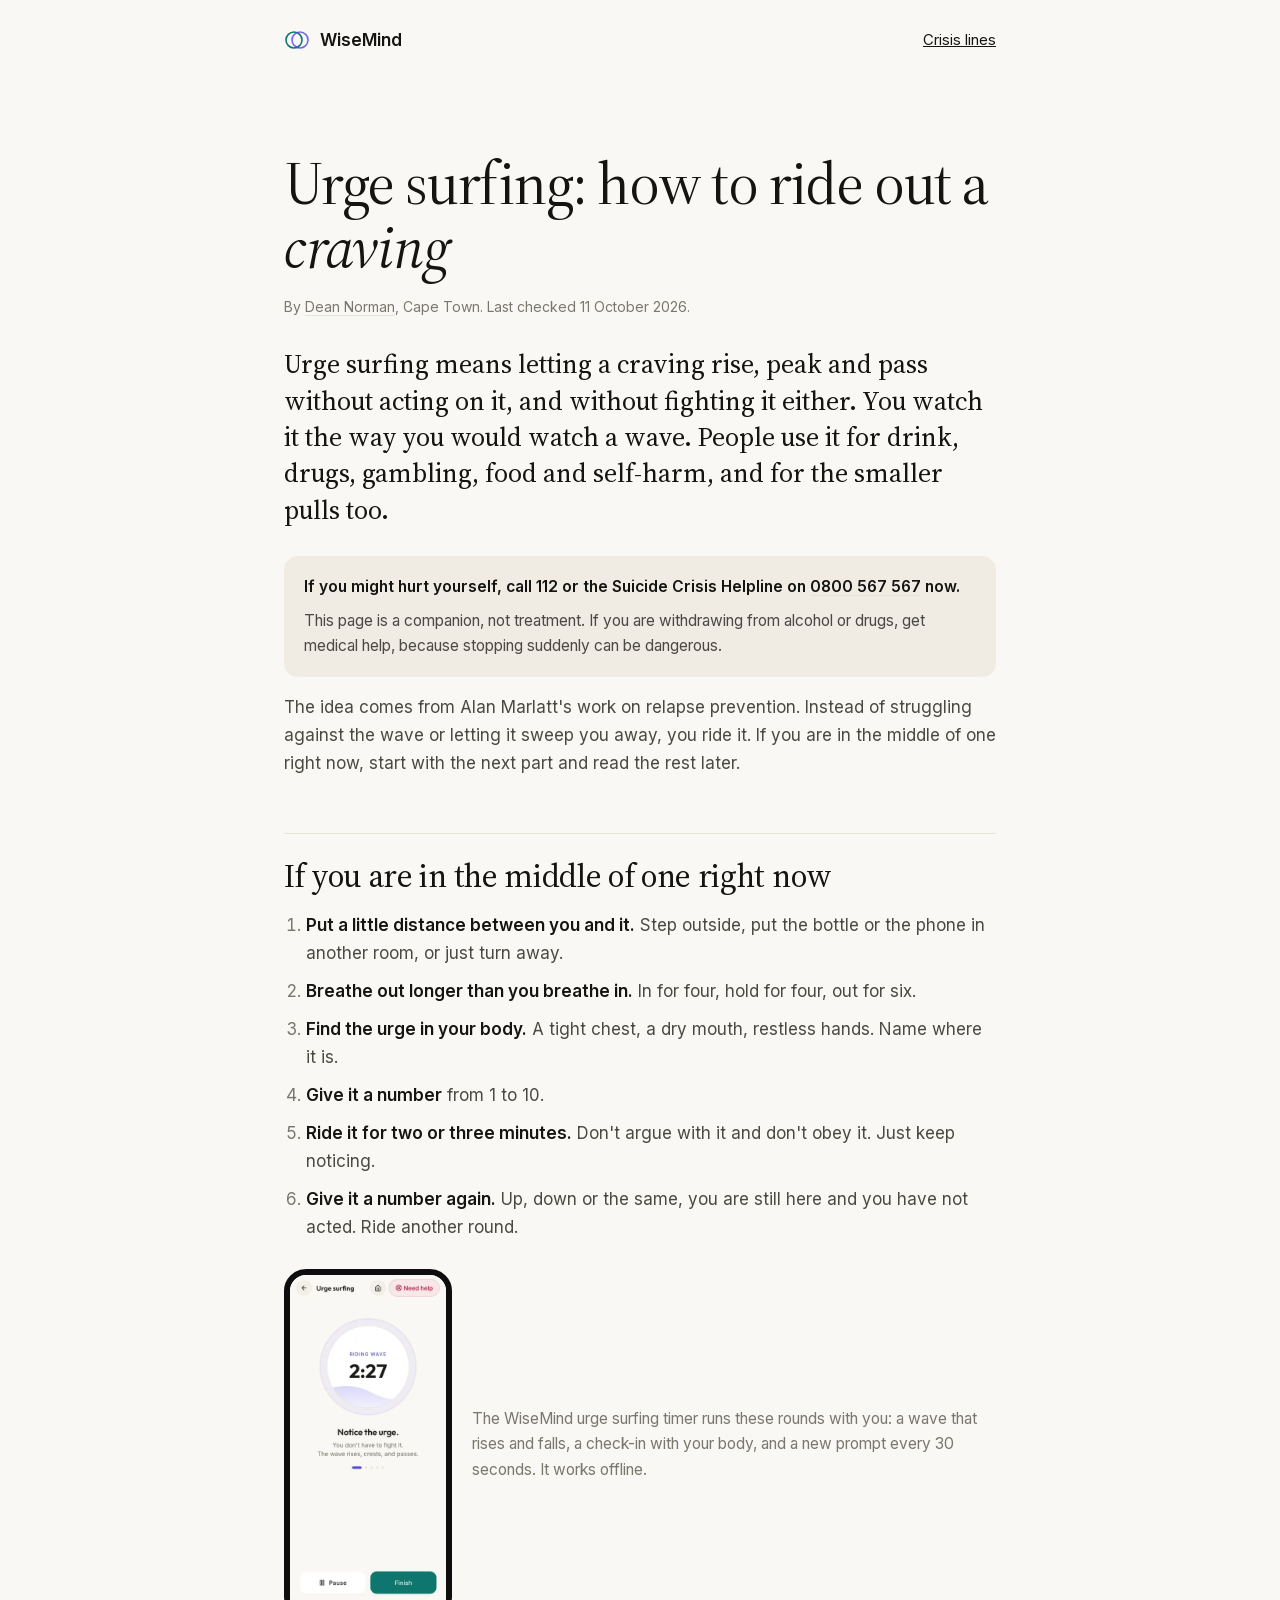
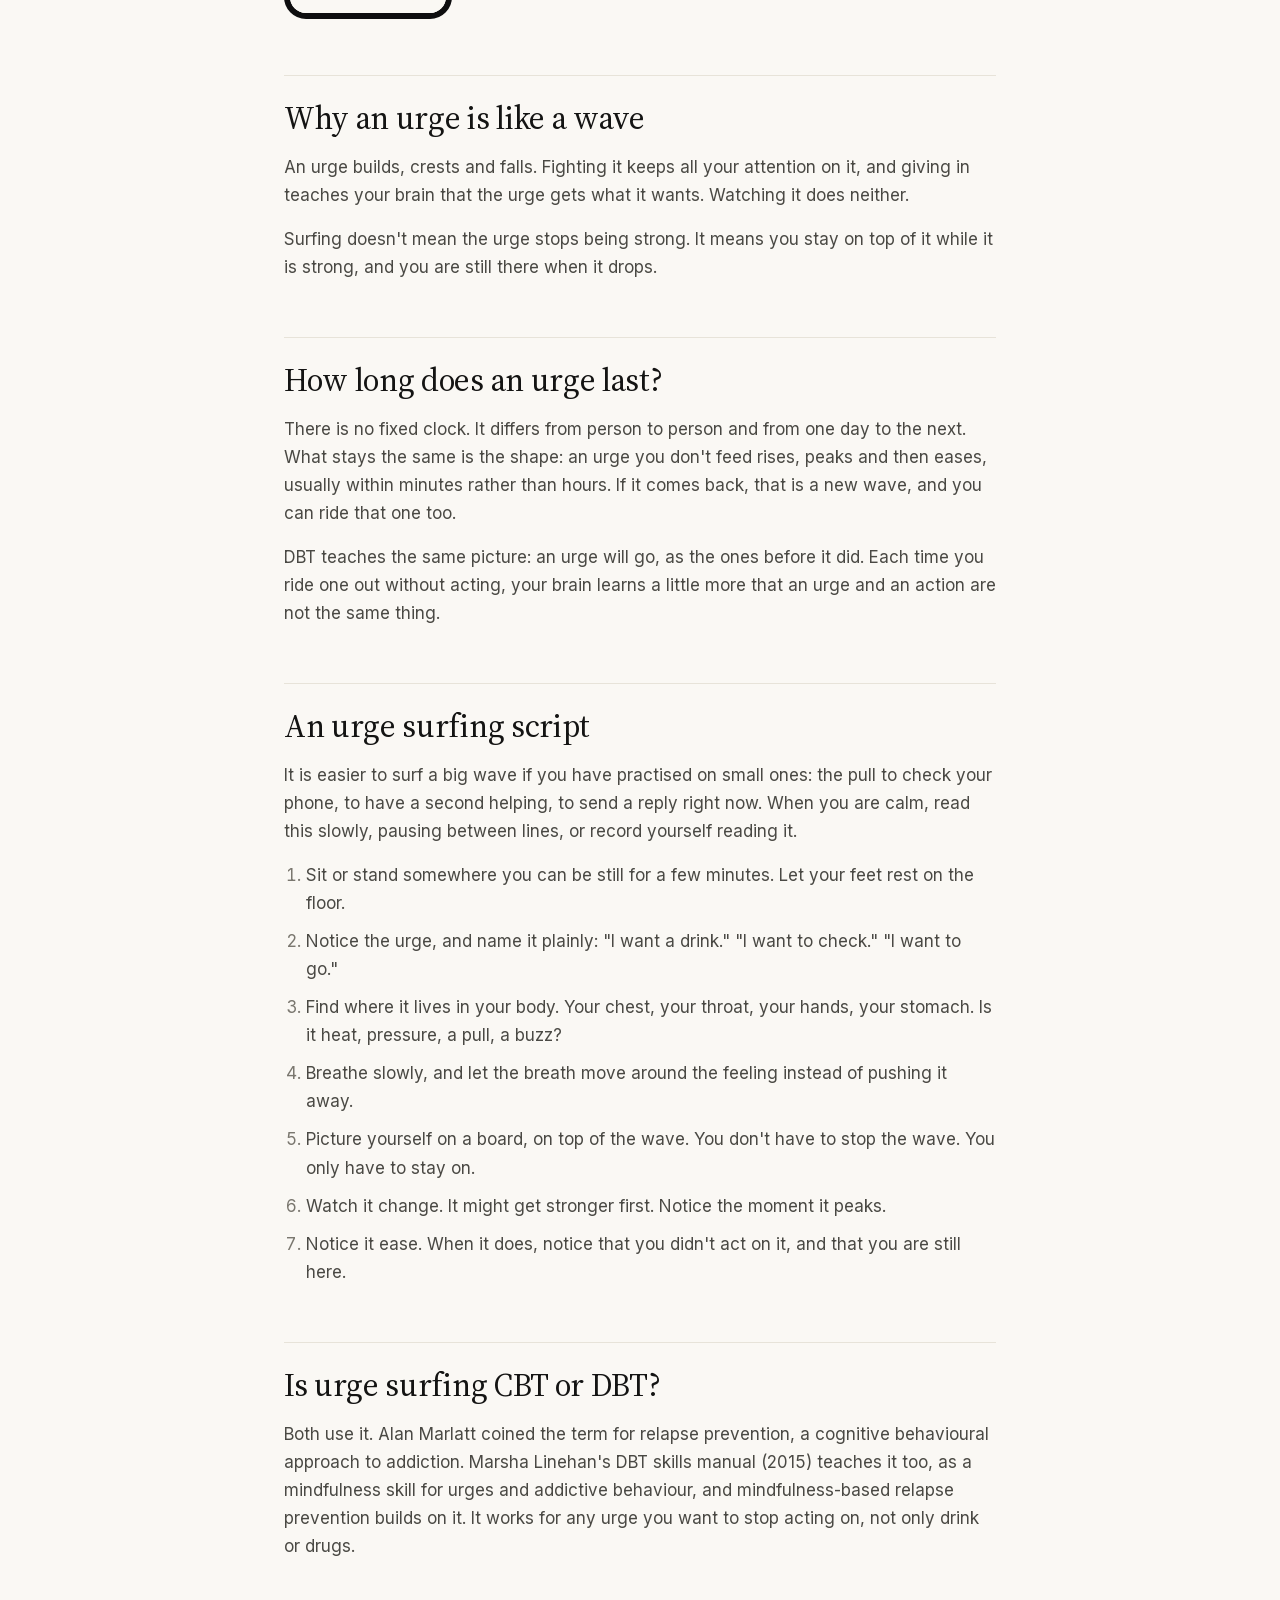
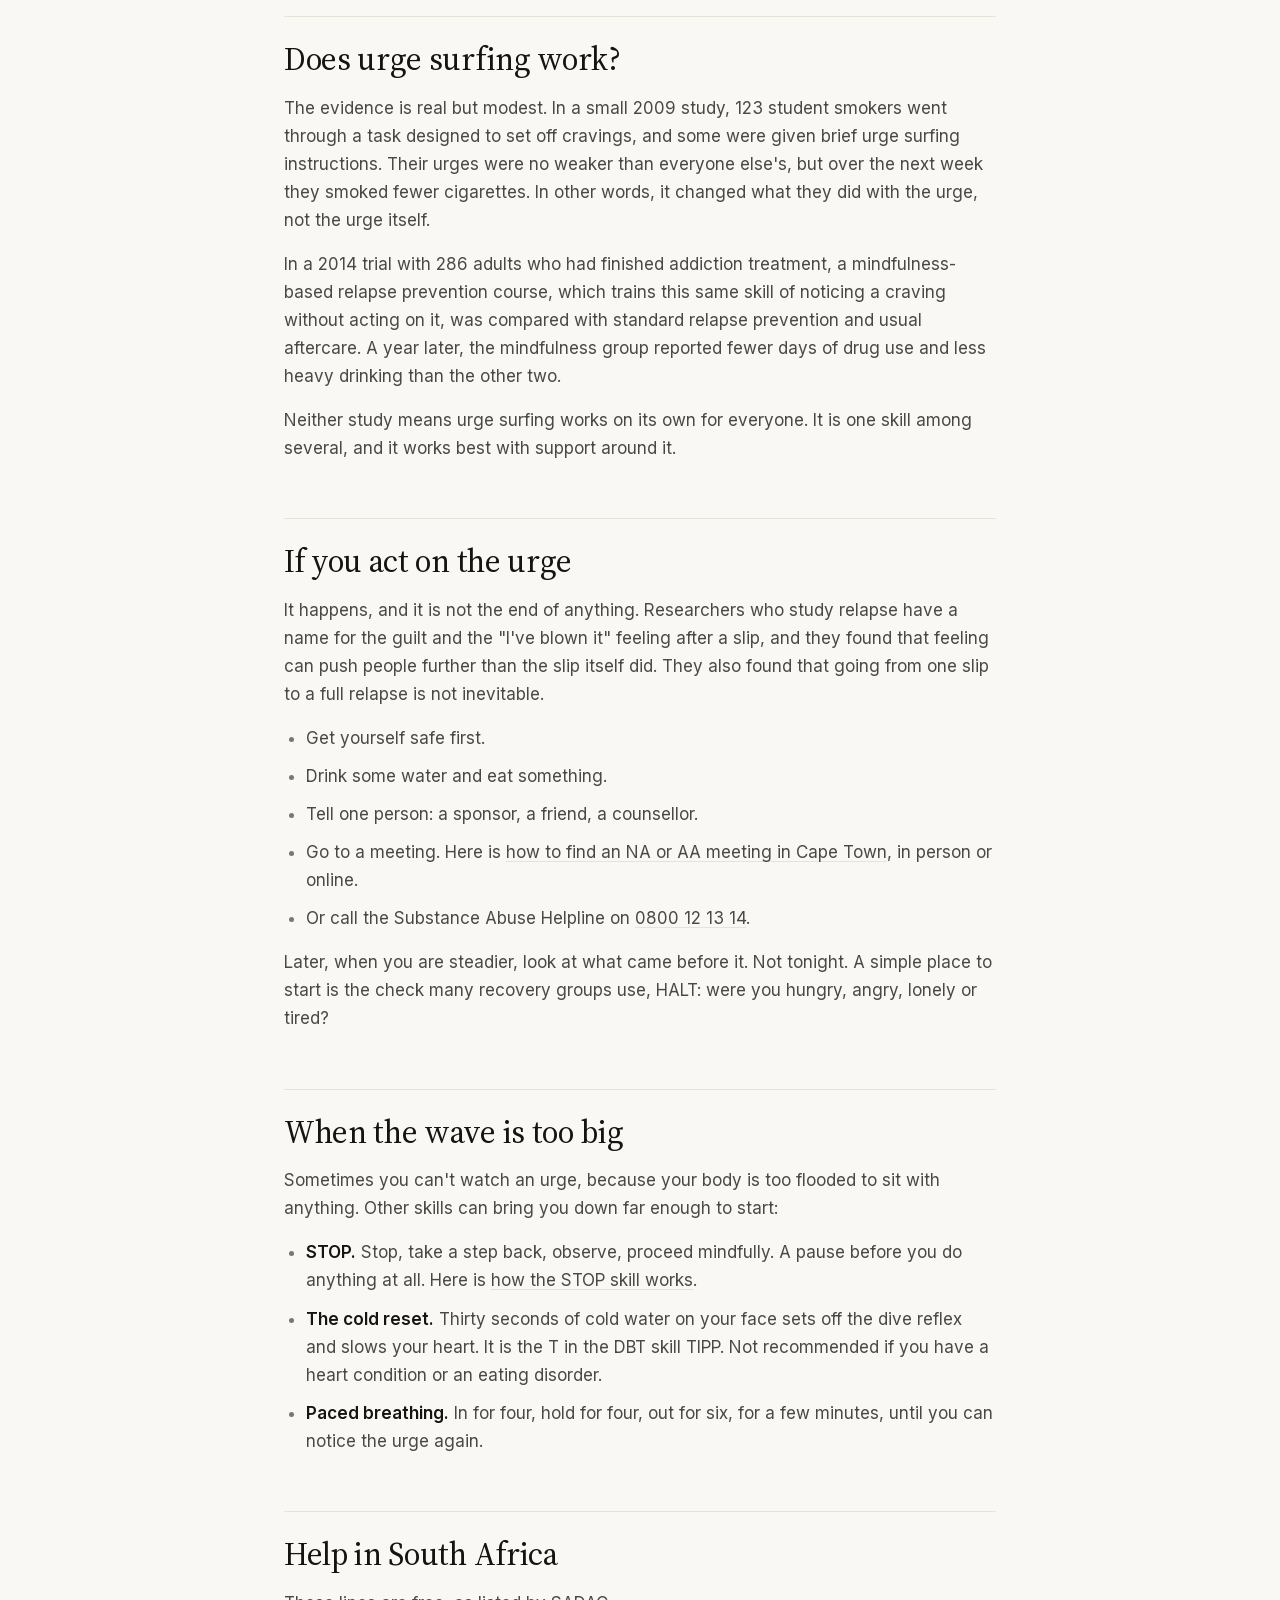
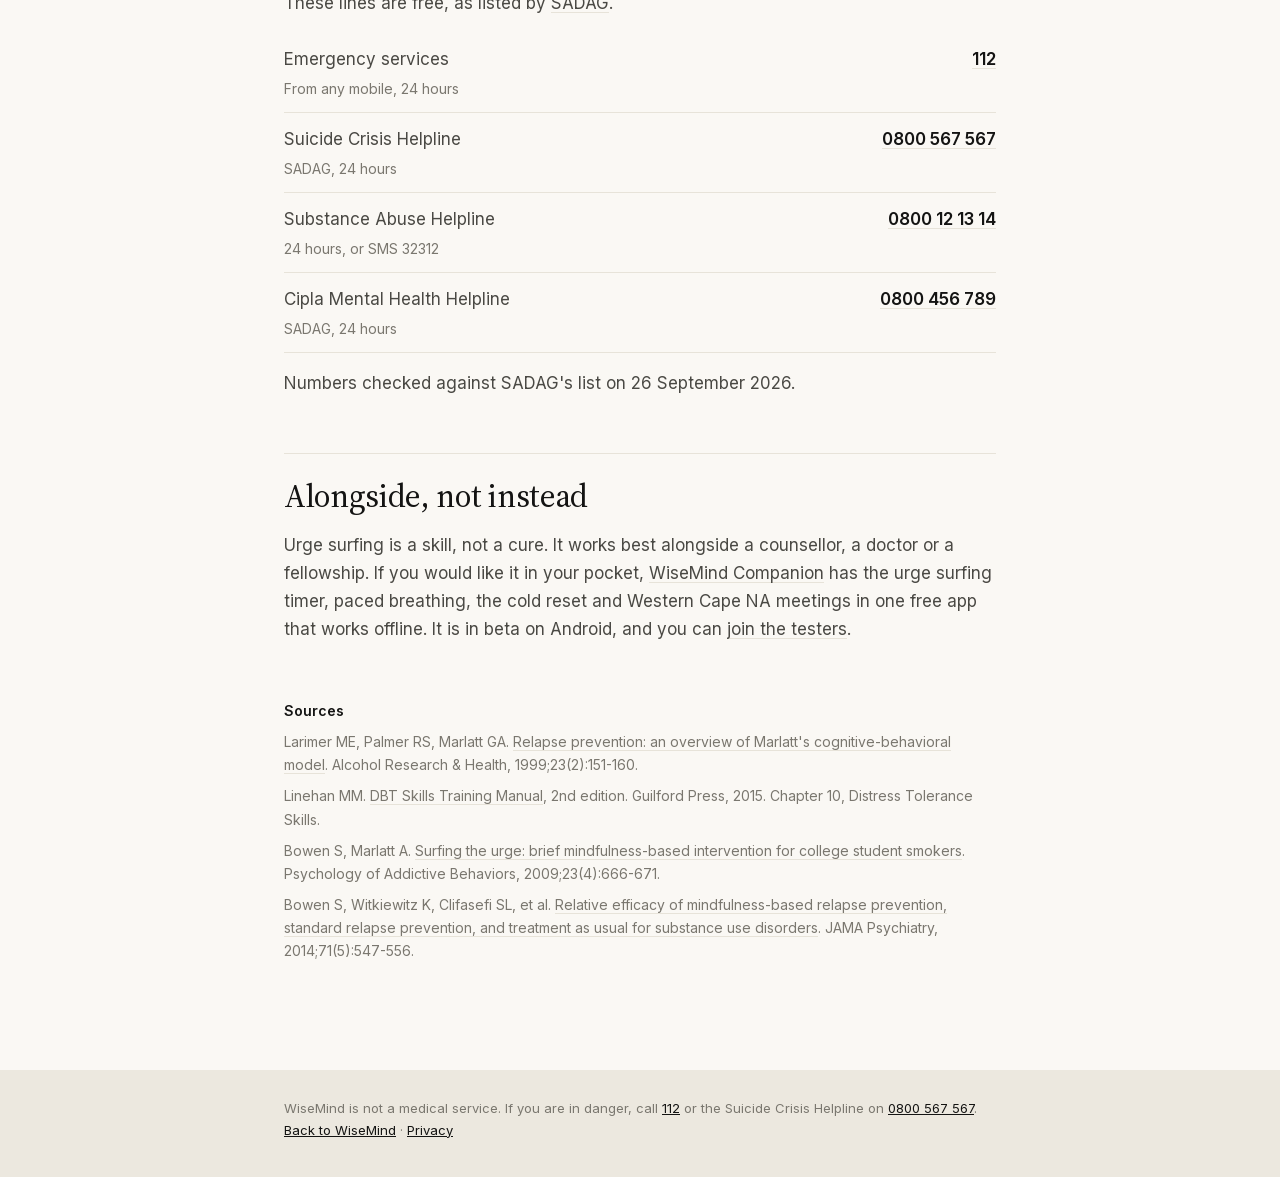
==== commit 75a19a49: "Add a guide to finding NA and AA meetings in Cape Town New page at /meetings-cape-town/: where to fi" ====
--- a/urge-surfing/index.html
+++ b/urge-surfing/index.html
@@ -173,7 +173,7 @@
     <li>Get yourself safe first.</li>
     <li>Drink some water and eat something.</li>
     <li>Tell one person: a sponsor, a friend, a counsellor.</li>
-    <li>Go to a meeting. There are <a href="../#meetings">NA meetings across the Western Cape</a>, in person and online.</li>
+    <li>Go to a meeting. Here is <a href="../meetings-cape-town/">how to find an NA or AA meeting in Cape Town</a>, in person or online.</li>
     <li>Or call the Substance Abuse Helpline on <a href="tel:0800121314">0800 12 13 14</a>.</li>
   </ul>
   <p>Later, when you are steadier, look at what came before it. Not tonight. A simple place to start is the check many recovery groups use, HALT: were you hungry, angry, lonely or tired?</p>
